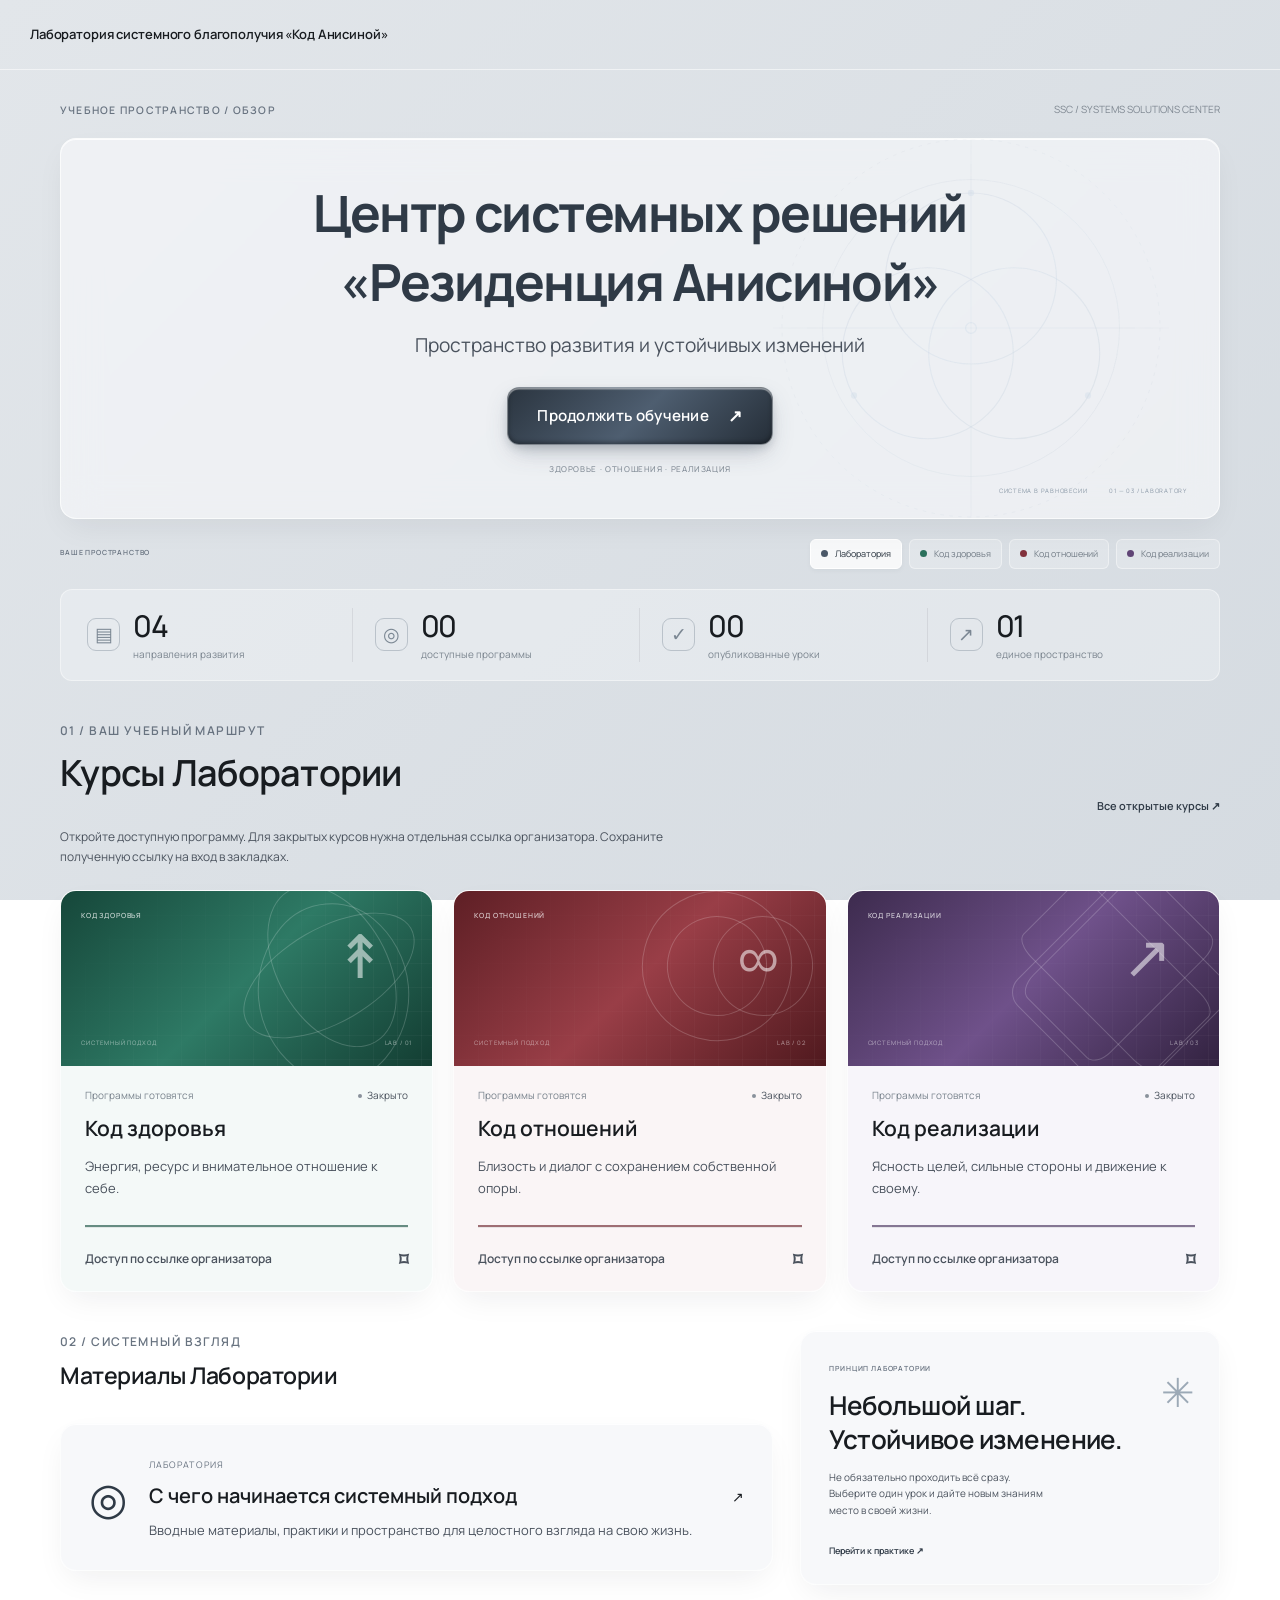
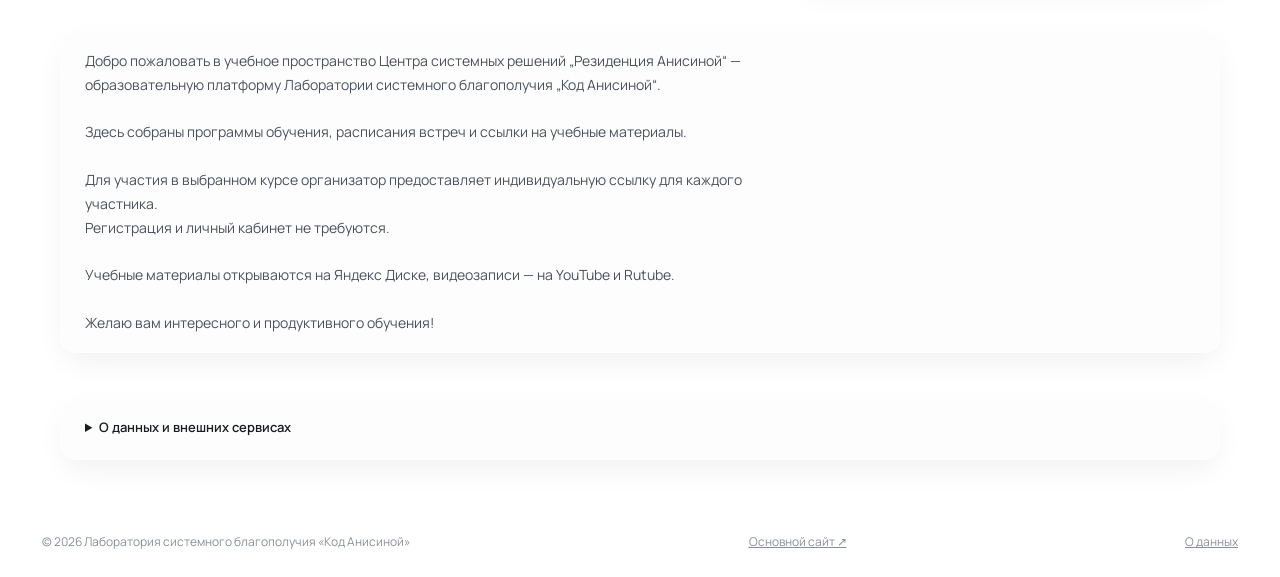
==== index.html @ 7e12d37a "Publish reviewed SSC release" ====
<!doctype html>
<html lang="ru">
<head>
  <meta charset="utf-8">
  <meta name="viewport" content="width=device-width,initial-scale=1">
  <meta name="robots" content="noindex,nofollow,noarchive">
  <meta name="referrer" content="no-referrer">
  <meta http-equiv="Content-Security-Policy" content="default-src &#x27;none&#x27;; style-src &#x27;self&#x27;; font-src &#x27;self&#x27;; script-src &#x27;self&#x27;; connect-src &#x27;none&#x27;; img-src &#x27;self&#x27;; frame-src &#x27;none&#x27;; object-src &#x27;none&#x27;; base-uri &#x27;none&#x27;; form-action &#x27;none&#x27;">
  <title>Главная · Лаборатория системного благополучия «Код Анисиной»</title>
  <link rel="stylesheet" href="assets/school.css">
  <link rel="stylesheet" href="assets/portal.css">
  <link rel="stylesheet" href="assets/dashboard.css">
  <script src="assets/timezones.js" defer></script>
  <script src="assets/portal.js" defer></script>
</head>
<body data-theme="lab" class="link-portal portal-home">
  <a class="skip-link" href="#main">К содержанию</a>
  <header class="topbar"><a class="topbar-title" href="index.html">Лаборатория системного благополучия «Код Анисиной»</a></header>
  <main id="main" class="portal-main">
    <div class="page-topline"><span class="index-tag">УЧЕБНОЕ ПРОСТРАНСТВО / ОБЗОР</span><span class="today">SSC / SYSTEMS SOLUTIONS CENTER</span></div>
    <section class="hero hero--residence glass-card-3d portal-residence" aria-label="Центр системных решений"><div class="hologram-wrap" aria-hidden="true">
<svg class="hero-hologram holo-lab" viewBox="0 0 500 500" fill="none" xmlns="http://www.w3.org/2000/svg">
<defs><linearGradient id="holo-lab" x1="0" y1="0" x2="500" y2="500" gradientUnits="userSpaceOnUse"><stop offset="0%" stop-color="var(--holo-color-1)"/><stop offset="50%" stop-color="var(--holo-color-2)"/><stop offset="100%" stop-color="var(--holo-color-1)"/></linearGradient></defs>
<circle cx="250" cy="250" r="210" stroke="url(#holo-lab)" stroke-width="1" stroke-dasharray="4 6"/><circle cx="250" cy="250" r="165" stroke="url(#holo-lab)" stroke-width=".75"/>
<circle cx="250" cy="195" r="95" stroke="url(#holo-lab)" stroke-width="1.25"/><circle cx="202" cy="278" r="95" stroke="url(#holo-lab)" stroke-width="1.25"/><circle cx="298" cy="278" r="95" stroke="url(#holo-lab)" stroke-width="1.25"/>
<line x1="250" y1="30" x2="250" y2="470" stroke="url(#holo-lab)" stroke-width=".75"/><line x1="30" y1="250" x2="470" y2="250" stroke="url(#holo-lab)" stroke-width=".75"/><circle cx="250" cy="250" r="6" stroke="url(#holo-lab)" stroke-width="1.5"/>
<circle cx="250" cy="100" r="3.5" fill="var(--holo-color-2)"/><circle cx="120" cy="325" r="3.5" fill="var(--holo-color-2)"/><circle cx="380" cy="325" r="3.5" fill="var(--holo-color-2)"/></svg>
<svg class="hero-hologram holo-health" viewBox="0 0 500 500" fill="none" xmlns="http://www.w3.org/2000/svg"><defs><linearGradient id="holo-health" x1="100" y1="40" x2="400" y2="460" gradientUnits="userSpaceOnUse"><stop offset="0%" stop-color="var(--holo-color-1)"/><stop offset="50%" stop-color="var(--holo-color-2)"/><stop offset="100%" stop-color="var(--holo-color-1)"/></linearGradient></defs><circle cx="250" cy="250" r="205" stroke="url(#holo-health)" stroke-width=".75" stroke-dasharray="3 5"/><path d="M180 60 C320 130 320 190 180 250 C40 310 40 370 180 440" stroke="url(#holo-health)" stroke-width="1.5" transform="translate(70,0)"/><path d="M320 60 C180 130 180 190 320 250 C460 310 460 370 320 440" stroke="url(#holo-health)" stroke-width="1.5"/><g stroke="url(#holo-health)"><path d="M215 95H285 M250 135H250 M195 175H305 M215 215H285 M215 285H285 M195 325H305 M215 405H285"/></g><g fill="var(--holo-color-2)"><circle cx="215" cy="95" r="3"/><circle cx="285" cy="95" r="3"/><circle cx="195" cy="175" r="3"/><circle cx="305" cy="175" r="3"/><circle cx="195" cy="325" r="3"/><circle cx="305" cy="325" r="3"/></g></svg>
<svg class="hero-hologram holo-family" viewBox="0 0 500 500" fill="none" xmlns="http://www.w3.org/2000/svg"><defs><linearGradient id="holo-family" x1="20" y1="20" x2="480" y2="480"><stop stop-color="var(--holo-color-1)"/><stop offset=".5" stop-color="var(--holo-color-2)"/><stop offset="1" stop-color="var(--holo-color-1)"/></linearGradient></defs><g stroke="url(#holo-family)"><circle cx="250" cy="250" r="205" stroke-dasharray="3 6"/><ellipse cx="250" cy="250" rx="175" ry="105" transform="rotate(-35 250 250)"/><ellipse cx="250" cy="250" rx="175" ry="105" transform="rotate(35 250 250)"/><path d="M250 385V280 M140 115V175H360V115 M250 175V280 M140 115H105V70 M140 115H175V70 M360 115H325V70 M360 115H395V70 M250 280H160V355 M250 280H340V355" stroke-width="1.5"/></g><g fill="var(--holo-color-2)"><circle cx="105" cy="70" r="6"/><circle cx="175" cy="70" r="6"/><circle cx="325" cy="70" r="6"/><circle cx="395" cy="70" r="6"/><circle cx="140" cy="115" r="7"/><circle cx="360" cy="115" r="7"/><circle cx="250" cy="280" r="10"/><circle cx="160" cy="355" r="7"/><circle cx="340" cy="355" r="7"/></g></svg>
<svg class="hero-hologram holo-realization" viewBox="0 0 500 500" fill="none" xmlns="http://www.w3.org/2000/svg"><defs><linearGradient id="holo-realization" x1="0" y1="0" x2="500" y2="500" gradientUnits="userSpaceOnUse"><stop stop-color="var(--holo-color-1)"/><stop offset=".5" stop-color="var(--holo-color-2)"/><stop offset="1" stop-color="var(--holo-color-1)"/></linearGradient></defs><g stroke="url(#holo-realization)"><circle cx="250" cy="250" r="205" stroke-dasharray="4 6"/><circle cx="250" cy="250" r="140"/><circle cx="250" cy="250" r="75"/><path d="M65 375L165 295L250 325L335 205L435 100 M250 45V455 M45 250H455 M105 105L395 395 M105 395L395 105"/><path d="M400 100H435V135" stroke-width="2"/></g><g fill="var(--holo-color-2)"><circle cx="165" cy="295" r="7"/><circle cx="250" cy="325" r="7"/><circle cx="335" cy="205" r="7"/><circle cx="435" cy="100" r="7"/></g></svg>
</div>
<div class="hero-copy"><h1 class="residence-title"><span class="residence-kicker">Центр системных решений</span><span class="residence-name">«Резиденция Анисиной»</span></h1><p class="residence-subtitle">Пространство развития и устойчивых изменений</p><a class="btn-3d-mineral" href="#courses">Продолжить обучение <span>↗</span></a><span class="hero-caption">ЗДОРОВЬЕ · ОТНОШЕНИЯ · РЕАЛИЗАЦИЯ</span></div><div class="holo-caption"><span>СИСТЕМА В РАВНОВЕСИИ</span><span>01 — 03 / LABORATORY</span></div></section>
    <div class="theme-strip"><span class="index-tag">ВАШЕ ПРОСТРАНСТВО</span><div class="theme-options" role="group" aria-label="Цветовая схема"><button type="button" class="theme-choice theme-lab selected" data-choose-theme="lab" aria-pressed="true"><i></i>Лаборатория</button><button type="button" class="theme-choice theme-health" data-choose-theme="health" aria-pressed="false"><i></i>Код здоровья</button><button type="button" class="theme-choice theme-family" data-choose-theme="family" aria-pressed="false"><i></i>Код отношений</button><button type="button" class="theme-choice theme-realization" data-choose-theme="realization" aria-pressed="false"><i></i>Код реализации</button></div></div><section class="metrics" aria-label="Пространство обучения"><div><span class="metric-icon">▤</span><strong>04</strong><span>направления развития</span></div><div><span class="metric-icon">◎</span><strong>00</strong><span>доступные программы</span></div><div><span class="metric-icon">✓</span><strong>00</strong><span>опубликованные уроки</span></div><div><span class="metric-icon">↗</span><strong>01</strong><span>единое пространство</span></div></section><div class="section-heading" id="courses"><div><span class="index-tag">01 / ВАШ УЧЕБНЫЙ МАРШРУТ</span><h2>Курсы Лаборатории</h2></div><a class="quiet-link" href="materials/">Все открытые курсы ↗</a></div><p class="portal-catalog-caption">Откройте доступную программу. Для закрытых курсов нужна отдельная ссылка организатора. Сохраните полученную ссылку на вход в закладках.</p><div class="course-grid"><article class="course-card glass-card-3d is-locked" data-theme="health"><div class="course-art art-health" aria-label="Закрыто: Код здоровья"><span class="art-grid"></span><span class="art-orbit orbit-one"></span><span class="art-orbit orbit-two"></span><span class="art-orbit orbit-three"></span><span class="index-tag art-index">Код здоровья</span><span class="art-symbol">↟</span><span class="art-bottom">СИСТЕМНЫЙ ПОДХОД <span>LAB / 01</span></span></div><div class="course-card-body"><div class="card-meta"><span>Программы готовятся</span><span class="status-dot">Закрыто</span></div><h3>Код здоровья</h3><p>Энергия, ресурс и внимательное отношение к себе.</p><div class="portal-card-rule" aria-hidden="true"></div><span class="course-open course-locked">Доступ по ссылке организатора <span aria-hidden="true">⌑</span></span></div></article><article class="course-card glass-card-3d is-locked" data-theme="family"><div class="course-art art-family" aria-label="Закрыто: Код отношений"><span class="art-grid"></span><span class="art-orbit orbit-one"></span><span class="art-orbit orbit-two"></span><span class="art-orbit orbit-three"></span><span class="index-tag art-index">Код отношений</span><span class="art-symbol">∞</span><span class="art-bottom">СИСТЕМНЫЙ ПОДХОД <span>LAB / 02</span></span></div><div class="course-card-body"><div class="card-meta"><span>Программы готовятся</span><span class="status-dot">Закрыто</span></div><h3>Код отношений</h3><p>Близость и диалог с сохранением собственной опоры.</p><div class="portal-card-rule" aria-hidden="true"></div><span class="course-open course-locked">Доступ по ссылке организатора <span aria-hidden="true">⌑</span></span></div></article><article class="course-card glass-card-3d is-locked" data-theme="realization"><div class="course-art art-realization" aria-label="Закрыто: Код реализации"><span class="art-grid"></span><span class="art-orbit orbit-one"></span><span class="art-orbit orbit-two"></span><span class="art-orbit orbit-three"></span><span class="index-tag art-index">Код реализации</span><span class="art-symbol">↗</span><span class="art-bottom">СИСТЕМНЫЙ ПОДХОД <span>LAB / 03</span></span></div><div class="course-card-body"><div class="card-meta"><span>Программы готовятся</span><span class="status-dot">Закрыто</span></div><h3>Код реализации</h3><p>Ясность целей, сильные стороны и движение к своему.</p><div class="portal-card-rule" aria-hidden="true"></div><span class="course-open course-locked">Доступ по ссылке организатора <span aria-hidden="true">⌑</span></span></div></article></div><div class="lower-grid"><section><div class="section-heading"><div><span class="index-tag">02 / СИСТЕМНЫЙ ВЗГЛЯД</span><h2>Материалы Лаборатории</h2></div></div><a class="glass-card-3d portal-lab-link" href="directions/lab/"><span class="portal-lab-symbol">◎</span><span><small>ЛАБОРАТОРИЯ</small><h3>С чего начинается системный подход</h3><p>Вводные материалы, практики и пространство для целостного взгляда на свою жизнь.</p></span><span>↗</span></a></section><aside class="note-card glass-card-3d"><span class="index-tag">ПРИНЦИП ЛАБОРАТОРИИ</span><span class="note-symbol">✳</span><h3>Небольшой шаг.<br>Устойчивое изменение.</h3><p>Не обязательно проходить всё сразу. Выберите один урок и дайте новым знаниям место в своей жизни.</p><a class="quiet-link" href="materials/">Перейти к практике ↗</a></aside></div>
    <section class="glass-card-3d portal-data visitor-welcome"><p>Добро пожаловать в учебное пространство Центра системных решений „Резиденция Анисиной“ — образовательную платформу Лаборатории системного благополучия „Код Анисиной“.

Здесь собраны программы обучения, расписания встреч и ссылки на учебные материалы.

Для участия в выбранном курсе организатор предоставляет индивидуальную ссылку для каждого участника. 
Регистрация и личный кабинет не требуются.

Учебные материалы открываются на Яндекс Диске, видеозаписи — на YouTube и Rutube.

Желаю вам интересного и продуктивного обучения!</p></section>
    <details id="data" class="glass-card-3d portal-data">
      <summary>О данных и внешних сервисах</summary><p>Видеозаписи и учебные материалы могут размещаться на внешних сервисах и открываются по соответствующим ссылкам.

Перед использованием внешних сервисов рекомендуем ознакомиться с их условиями и политиками обработки персональных данных.</p>
      <p>Ссылки на видео, материалы и встречи открывают внешние сервисы. Они обрабатывают данные по своим условиям.</p>
    </details>
  </main>
  <footer class="footer"><span>© 2026 Лаборатория системного благополучия «Код Анисиной»</span><a href="https://anisinalab.ru/" rel="noopener noreferrer">Основной сайт ↗</a><a href="#data">О данных</a></footer>
</body>
</html>
---- assets/school.css ----
@font-face{font-family:Manrope;src:url('fonts/Manrope.ttf') format('truetype');font-style:normal;font-weight:200 800;font-display:swap}
:root{--text-primary:#181c20;--text-secondary:#4a525d;--text-eyebrow:#687380;--border-glass:rgba(255,255,255,.68);--border-subtle:rgba(24,28,32,.08);--sidebar-width:248px}
[data-theme="lab"]{--bg-page:linear-gradient(135deg,#e2e6ea 0%,#d5dbe1 100%);--bg-card:rgba(244,246,249,.72);--accent-primary:#2f3a46;--accent-gradient:linear-gradient(135deg,#2b3540 0%,#4e5e70 50%,#252e38 100%);--accent-glow:rgba(58,74,92,.35);--holo-color-1:rgba(74,90,108,.28);--holo-color-2:rgba(140,175,210,.35)}
[data-theme="health"]{--bg-page:linear-gradient(135deg,#dce6e3 0%,#cedcd8 100%);--bg-card:rgba(240,247,245,.72);--accent-primary:#1b5243;--accent-gradient:linear-gradient(135deg,#16473a 0%,#2e7a65 50%,#133d32 100%);--accent-glow:rgba(27,82,67,.35);--holo-color-1:rgba(27,82,67,.28);--holo-color-2:rgba(95,195,165,.35)}
[data-theme="family"]{--bg-page:linear-gradient(135deg,#e8dfe2 0%,#ddd0d4 100%);--bg-card:rgba(248,241,243,.72);--accent-primary:#6e272e;--accent-gradient:linear-gradient(135deg,#5e1f25 0%,#993e47 50%,#4f191e 100%);--accent-glow:rgba(110,39,46,.35);--holo-color-1:rgba(110,39,46,.26);--holo-color-2:rgba(210,130,145,.35)}
[data-theme="realization"]{--bg-page:linear-gradient(135deg,#e2dfe9 0%,#d5d0e0 100%);--bg-card:rgba(244,241,249,.72);--accent-primary:#49345c;--accent-gradient:linear-gradient(135deg,#3d2b4e 0%,#6f518a 50%,#322240 100%);--accent-glow:rgba(73,52,92,.35);--holo-color-1:rgba(73,52,92,.28);--holo-color-2:rgba(165,130,210,.38)}
*{box-sizing:border-box}html{scroll-behavior:smooth}body{margin:0;min-width:320px;background:var(--bg-page);background-attachment:fixed;color:var(--text-primary);font-family:Manrope,Arial,sans-serif;font-size:14px;line-height:1.55;-webkit-font-smoothing:antialiased}a{color:inherit;text-decoration:none}button,input,select,textarea{font:inherit}button,a,input,select,textarea{-webkit-tap-highlight-color:transparent}button{cursor:pointer}button:disabled{cursor:not-allowed}a:focus-visible,button:focus-visible,input:focus-visible,select:focus-visible,textarea:focus-visible{outline:3px solid var(--accent-primary);outline-offset:4px}button{color:inherit}h1,h2,h3,p{margin:0}h1{font-size:clamp(2.25rem,4vw,3.75rem);font-weight:700;line-height:1.08;letter-spacing:-.03em}h2{font-size:clamp(1.5rem,2.5vw,2.25rem);font-weight:600;letter-spacing:-.02em;line-height:1.2}h3{font-weight:600;font-size:1.06rem;line-height:1.4}p{color:var(--text-secondary);line-height:1.65}small{font-size:.76rem}hr{height:1px;border:0;background:var(--border-subtle);margin:24px 0}[hidden]{display:none!important}.skip-link{position:fixed;top:-100px;left:20px;background:white;padding:12px;z-index:100}.skip-link:focus{top:12px}
.app-shell{display:flex;min-height:100vh}.sidebar{position:fixed;inset:0 auto 0 0;width:var(--sidebar-width);padding:29px 19px 18px;background:rgba(248,249,250,.74);backdrop-filter:blur(24px);border-right:1px solid rgba(255,255,255,.8);display:flex;flex-direction:column;z-index:30}.brand{display:flex;align-items:center;gap:11px;min-height:44px;font-size:11px;font-weight:800;letter-spacing:.065em}.brand small{display:block;font-size:6.4px;letter-spacing:.065em;margin-top:3px}.brand-mark{position:relative;flex:none;width:36px;height:40px}.brand-mark i{position:absolute;border:1px solid #617080;border-radius:50%;width:25px;height:25px;left:6px;top:1px}.brand-mark i:nth-child(2){left:0;top:12px}.brand-mark i:nth-child(3){left:12px;top:12px}.sidebar-label{font-size:8px;font-weight:700;letter-spacing:.13em;color:#8b929a;margin:49px 10px 16px}.nav-item{display:flex;align-items:center;gap:13px;padding:12px 14px;margin-bottom:5px;border-radius:9px;color:#69727d;font-size:12px;font-weight:600;transition:background .2s,color .2s}.nav-item>span:first-child{font-size:20px;font-weight:400;width:21px;text-align:center;line-height:1}.nav-item.is-active{background:var(--accent-gradient);box-shadow:0 6px 14px -5px var(--accent-glow),inset 0 1px 0 rgba(255,255,255,.35);color:#fff}.nav-item:hover:not(.is-active){background:rgba(255,255,255,.65);color:var(--accent-primary)}.nav-arrow{margin-left:auto;font-size:16px}.sidebar-divider{border-top:1px solid var(--border-subtle);margin:22px 12px 16px}.sidebar-bottom{margin:auto 10px 25px;padding-top:45px}.sidebar-bottom .index-tag{font-size:7px;letter-spacing:.12em}.sidebar-bottom p{font-size:12px;margin:12px 0 18px;line-height:1.65}.system-status{font-size:9px;color:#79828b;display:flex;align-items:center;gap:6px}.system-status i{width:5px;height:5px;background:#578373;border-radius:50%}.profile-card{display:flex;align-items:center;gap:10px;padding:15px 4px 0;border-top:1px solid var(--border-subtle);font-size:11px;font-weight:700}.avatar{display:inline-flex;align-items:center;justify-content:center;background:linear-gradient(130deg,#d4dce2,#eff1f3);border:1px solid white;width:34px;height:34px;border-radius:50%;font-size:15px;color:#516071;flex:none}.avatar.large{width:70px;height:70px;font-size:26px;margin-bottom:15px}.profile-card small{display:block;font-size:8px;font-weight:500;color:#89919a;margin-top:3px}.profile-dots{margin-left:auto;font-size:20px;color:#929ba3}.workspace{margin-left:var(--sidebar-width);width:calc(100% - var(--sidebar-width))}.workspace-public{margin-left:0;width:100%}.topbar{height:76px;border-bottom:1px solid rgba(255,255,255,.55);display:flex;align-items:center;justify-content:space-between;gap:12px;padding:0 42px;font-size:10px}.topbar-title{display:flex;align-items:center;gap:14px;font-weight:600}.topbar-title>span:last-child{color:#7c858e;font-weight:400}.topbar-slash{color:#a3aab2}.topbar-actions{display:flex;align-items:center;gap:17px}.topbar-actions form{margin:0}.text-button{border:0;background:none;padding:4px;color:#69727d;font-size:10px}.icon-button{background:transparent;border:1px solid rgba(24,28,32,.12);height:30px;min-width:30px;display:inline-flex;align-items:center;justify-content:center;border-radius:50%;font-size:18px}.demo-pill{font-size:7px;letter-spacing:.09em;border:1px solid #aeb8c1;border-radius:20px;padding:5px 8px;color:#6b7784}.mobile-menu{display:none}main{padding:32px 42px 42px;max-width:1600px;margin:auto;min-height:calc(100vh - 146px)}.page-topline{display:flex;justify-content:space-between;margin-bottom:20px}.index-tag,.eyebrow{font-size:.65rem;font-weight:600;letter-spacing:.12em;text-transform:uppercase;color:var(--text-eyebrow)}.today{font-size:10px;color:#7e8791}.glass-card-3d{background:var(--bg-card);backdrop-filter:blur(18px);-webkit-backdrop-filter:blur(18px);border-radius:16px;border:1px solid var(--border-glass);box-shadow:0 12px 32px -8px rgba(24,28,32,.08),inset 0 1px 0 rgba(255,255,255,.85);transition:transform .3s ease,box-shadow .3s ease}.hero{position:relative;padding:45px 42px;overflow:hidden;min-height:355px}.hero:hover{transform:none}.hero-copy{position:relative;z-index:2;max-width:650px}.eyebrow{display:flex;align-items:center;gap:9px;font-size:8px;margin-bottom:20px}.tiny-rule{width:24px;height:1px;background:var(--accent-primary)}.hero h1{font-size:clamp(2.25rem,3.6vw,3.4rem);max-width:640px}.hero h1 span{color:var(--accent-primary)}.hero p{font-size:13px;line-height:1.75;margin:19px 0 24px;max-width:49ch}.hero-caption{display:inline-block;font-size:7px;font-weight:500;letter-spacing:.13em;margin-left:16px;color:#86909a}.btn-3d-mineral{position:relative;display:inline-flex;align-items:center;justify-content:center;gap:.65rem;padding:.95rem 1.85rem;border-radius:12px;font-family:Manrope,Arial,sans-serif;font-weight:600;font-size:.85rem;letter-spacing:.02em;color:#fff;background:var(--accent-gradient);border:1px solid rgba(255,255,255,.38);box-shadow:0 10px 24px -6px var(--accent-glow),0 4px 10px -2px rgba(18,22,26,.18),inset 0 1.5px 1px rgba(255,255,255,.48),inset 0 -2px 4px rgba(0,0,0,.35);transition:transform .25s cubic-bezier(.22,1,.36,1),box-shadow .25s ease;overflow:hidden;cursor:pointer;text-decoration:none}.btn-3d-mineral::before{content:'';position:absolute;inset:0;background:linear-gradient(115deg,transparent 20%,rgba(255,255,255,.24) 45%,rgba(190,235,255,.32) 50%,rgba(255,255,255,.2) 55%,transparent 80%);transform:translateX(-100%);transition:transform .65s ease;pointer-events:none}.btn-3d-mineral:hover{transform:translateY(-2px);box-shadow:0 14px 30px -6px var(--accent-glow),0 6px 14px -2px rgba(18,22,26,.22),inset 0 1.5px 1.5px rgba(255,255,255,.65),inset 0 -2px 4px rgba(0,0,0,.3)}.btn-3d-mineral:hover::before{transform:translateX(100%)}.btn-3d-mineral:active{transform:translateY(1px)}.btn-3d-mineral span{font-size:17px;margin-left:9px}.hologram-wrap{position:absolute;inset:0;pointer-events:none}.hero-hologram{position:absolute;right:1%;top:50%;transform:translateY(-50%);width:clamp(320px,37vw,510px);height:auto;pointer-events:none;z-index:0;opacity:.75;mask-image:radial-gradient(circle at center,black 45%,transparent 78%);display:none}.holo-caption{position:absolute;right:32px;bottom:21px;display:flex;gap:22px;font-size:6px;letter-spacing:.13em;color:#8896a5}[data-theme="lab"] .holo-lab,[data-theme="health"] .holo-health,[data-theme="family"] .holo-family,[data-theme="realization"] .holo-realization{display:block}.theme-strip{display:flex;align-items:center;justify-content:space-between;gap:15px;margin:22px 0 25px}.theme-strip>.index-tag{font-size:7px}.theme-options{display:flex;gap:7px;flex-wrap:wrap}.theme-choice{background:rgba(255,255,255,.22);border:1px solid rgba(255,255,255,.4);border-radius:6px;padding:7px 10px;display:flex;align-items:center;gap:7px;color:#737d87;font-size:9px}.theme-choice.selected{background:rgba(255,255,255,.8);border-color:#fff;color:#29343f;box-shadow:0 2px 5px #26303b0a}.theme-choice i{width:7px;height:7px;background:#4a5868;border-radius:50%}.theme-health i{background:#2b705c}.theme-family i{background:#81313c}.theme-realization i{background:#604576}.metrics{display:grid;grid-template-columns:repeat(4,1fr);border:1px solid #ffffff70;border-radius:12px;background:#f5f7f94d;padding:18px 4px;margin-bottom:36px}.metrics>div{display:grid;grid-template-columns:34px auto;grid-template-rows:auto auto;padding:0 22px;border-right:1px solid var(--border-subtle);align-items:center;column-gap:12px}.metrics>div:last-child{border-right:0}.metric-icon{display:inline-flex;align-items:center;justify-content:center;width:33px;height:33px;border:1px solid #bac2ca;border-radius:9px;color:#7b8793;font-size:19px;grid-row:span 2}.metrics strong{font-size:25px;font-weight:500;letter-spacing:-.04em;line-height:1.2}.metrics>div>span:last-child{font-size:8px;color:#7b858f;margin-top:3px}.section-heading{display:flex;justify-content:space-between;align-items:end;gap:14px;margin:0 0 20px}.section-heading .index-tag{font-size:7px}.section-heading h2{font-size:25px;margin-top:7px}.quiet-link{display:inline-flex;align-items:center;gap:15px;font-size:11px;font-weight:600;color:var(--accent-primary)}.quiet-link:hover{text-decoration:underline}.course-grid{display:grid;grid-template-columns:repeat(3,minmax(0,1fr));gap:20px}.course-card{overflow:hidden;min-width:0}.course-card:hover{transform:translateY(-4px);box-shadow:0 20px 40px -10px #181c2020,inset 0 1px 0 #ffffffd9}.course-art{height:157px;position:relative;display:block;overflow:hidden;background:var(--accent-gradient);color:#fff}.art-grid{position:absolute;inset:0;background-image:linear-gradient(#ffffff09 1px,transparent 1px),linear-gradient(90deg,#ffffff09 1px,transparent 1px);background-size:24px 24px;mask-image:linear-gradient(130deg,transparent,#000)}.art-orbit{position:absolute;width:165px;height:165px;border:1px solid #ffffff30;border-radius:50%;top:19px;right:16px;transform:rotate(-30deg)}.orbit-two{width:110px;height:175px;top:-12px;right:45px}.orbit-three{width:190px;height:95px;top:37px;right:8px}.art-health .orbit-one{border-radius:40% 60% 40% 60%;transform:rotate(40deg)}.art-family .orbit-one{right:59px;width:100px;height:100px;top:25px}.art-family .orbit-two{right:13px;width:100px;height:100px;top:25px}.art-family .orbit-three{width:150px;height:150px;right:34px;top:0}.art-realization .art-orbit{border-radius:12%;transform:rotate(45deg)}.art-index{position:absolute;top:20px;left:20px;color:#ffffffb5;font-size:7px;z-index:1}.art-symbol{position:absolute;right:47px;top:34px;font-size:60px;line-height:1;font-weight:300;color:#ffffff8c}.art-bottom{position:absolute;bottom:17px;left:20px;right:20px;display:flex;justify-content:space-between;letter-spacing:.14em;font-size:6px;color:#ffffff8c}.course-card-body{padding:19px 20px 0}.card-meta{display:flex;align-items:center;justify-content:space-between;font-size:8px;color:#79838d;margin-bottom:10px}.status-dot{display:inline-flex;align-items:center;gap:5px}.status-dot:before{content:'';width:4px;height:4px;border-radius:50%;background:#56836b}.course-card h3{font-size:16px;min-height:43px}.course-card p{font-size:10px;line-height:1.6;min-height:33px;margin:8px 0 18px}.progress-info{display:flex;align-items:center;justify-content:space-between;font-size:8px;color:#89919a}.progress-info strong{font-weight:600;color:var(--accent-primary)}progress{display:block;width:100%;height:3px;margin:8px 0 19px;border:0;border-radius:10px;overflow:hidden;background:#d8dde2;color:var(--accent-primary);accent-color:var(--accent-primary)}progress::-webkit-progress-bar{background:#d8dde2;border-radius:10px}progress::-webkit-progress-value{background:var(--accent-primary);border-radius:10px}progress::-moz-progress-bar{background:var(--accent-primary)}.course-open{border-top:1px solid var(--border-subtle);display:flex;align-items:center;justify-content:space-between;padding:15px 0;font-size:10px;font-weight:600;color:var(--accent-primary)}.course-open span{font-size:18px}.lower-grid{display:grid;grid-template-columns:1.7fr 1fr;gap:27px;margin-top:38px}.lower-grid .section-heading h2{font-size:23px}.event-row{display:flex;align-items:center;gap:17px;padding:18px 21px;margin-bottom:12px}.event-date{display:inline-flex;flex-direction:column;align-items:center;justify-content:center;flex:none;width:53px;height:61px;background:#ffffff70;border:1px solid #fff;border-radius:10px;text-transform:uppercase;font-size:8px;line-height:1.25;color:#7d8792}.event-date strong{font-size:25px;color:var(--accent-primary);font-weight:500;letter-spacing:-.04em;margin-bottom:4px}.event-row small{font-size:7px;letter-spacing:.1em;text-transform:uppercase;color:#858f98}.event-row h3{font-size:12px;margin:4px 0}.muted{color:#7b858f}.event-row .muted{font-size:9px}.round-arrow{display:inline-flex;align-items:center;justify-content:center;flex:none;border:1px solid #adb6bf;border-radius:50%;height:29px;width:29px;font-size:17px;color:var(--accent-primary);margin-left:auto}.note-card{padding:24px 28px;position:relative;align-self:end;min-height:220px}.note-card .index-tag{font-size:7px}.note-card h3{font-size:19px;line-height:1.4;margin:22px 0 10px;letter-spacing:-.02em}.note-card p{font-size:10px;margin-bottom:20px;max-width:37ch}.note-card .quiet-link{font-size:9px}.note-symbol{position:absolute;right:24px;top:30px;font-size:40px;color:#9ca9b6}.footer{display:flex;align-items:center;justify-content:space-between;flex-wrap:wrap;gap:15px;padding:22px 42px 25px;border-top:1px solid #ffffff66;font-size:7px;color:#87909a}.footer a{text-decoration:underline}.page-heading{margin:5px 0 34px}.page-heading h1{margin-top:15px;font-size:clamp(2rem,3.5vw,3.2rem)}.page-heading p{font-size:14px;margin-top:15px;max-width:60ch}.page-heading.compact{margin:15px 0 27px}.page-heading.compact h1{font-size:clamp(1.7rem,3vw,2.55rem);max-width:25ch}.filter-row{display:flex;flex-wrap:wrap;gap:9px;margin-bottom:28px}.filter-button{padding:9px 14px;border:1px solid #fff7;border-radius:8px;background:#ffffff40;color:#697580;font-size:11px}.filter-button.selected{background:var(--accent-primary);color:#fff;border-color:var(--accent-primary)}.empty-state{padding:35px;grid-column:1/-1}.empty-state h2{font-size:22px}.empty-state h1{font-size:34px;margin:20px 0}.empty-state p{margin:12px 0 20px}.breadcrumbs{display:flex;align-items:center;gap:10px;flex-wrap:wrap;color:#788390;font-size:10px;margin-bottom:20px}.breadcrumbs a:hover{text-decoration:underline}.course-hero{min-height:260px;padding:36px 40px}.course-hero h1{font-size:clamp(2rem,3.5vw,3.2rem);margin-top:18px;max-width:600px}.pill{display:inline-flex;align-items:center;padding:5px 10px;border:1px solid #c5cdd3;border-radius:5px;font-size:9px;color:#687481;white-space:nowrap}.hero .pill{margin-right:6px}.course-layout{display:grid;grid-template-columns:minmax(0,1fr) 275px;gap:28px;margin-top:38px}.course-side{padding:25px;align-self:start;position:sticky;top:25px}.course-side p{font-size:11px;margin:12px 0}.course-side h3{font-size:16px}.course-side .btn-3d-mineral{font-size:10px;width:100%;padding:12px 7px;margin-top:14px}.big-percent{font-size:58px;font-weight:500;letter-spacing:-.06em;color:var(--accent-primary);line-height:1.5}.big-percent span{font-size:27px}.module-section{margin:27px 0}.module-heading{display:flex;align-items:center;gap:13px;margin-bottom:13px}.module-heading>span:first-child{font-size:20px;color:#88949f}.module-heading h3{font-size:16px}.module-heading p{font-size:10px;margin-top:2px}.module-heading>.muted{margin-left:auto;font-size:9px;white-space:nowrap}.lesson-row{display:flex;align-items:center;gap:16px;padding:19px 20px;margin:10px 0}.lesson-number{width:29px;height:29px;display:flex;align-items:center;justify-content:center;border:1px solid #c0c9d1;border-radius:8px;color:var(--accent-primary);font-size:12px;flex:none}.lesson-row h3{font-size:13px}.lesson-row p{font-size:10px;margin:4px 0}.lesson-row small{font-size:8px;color:#89939b}.lesson-row.is-locked{background:#dde2e559;border-color:#eff1f26e;box-shadow:none}.lesson-row.is-locked h3{color:#7f8a93}.lesson-layout{display:grid;grid-template-columns:minmax(0,1fr) 255px;gap:28px}.lesson-layout>article{min-width:0}.lesson-sidebar{padding:24px 19px;align-self:start;position:sticky;top:20px;margin-top:15px}.lesson-sidebar h3{font-size:14px;margin:12px 0 22px}.mini-lesson{display:flex;gap:10px;padding:12px 8px;border-bottom:1px solid var(--border-subtle);font-size:10px;line-height:1.55}.mini-lesson>span:first-child{color:#8b96a1;min-width:18px}.mini-lesson.current{background:#ffffffa1;border-radius:6px;font-weight:700}.lesson-sidebar>.quiet-link{margin:22px 8px 0;font-size:10px}.video-section{overflow:hidden}.video-stage{aspect-ratio:16/9;width:100%;background:var(--accent-gradient);position:relative;overflow:hidden}.video-stage iframe{width:100%;height:100%;border:0}.video-poster{position:relative;width:100%;height:100%;padding:30px;display:flex;align-items:flex-start;flex-direction:column;justify-content:center;color:#fff;isolation:isolate}.video-poster .index-tag{color:#fff9;font-size:8px}.video-poster h2{font-size:clamp(1.4rem,2.7vw,2.2rem);max-width:24ch;margin:17px 0 13px;z-index:1}.video-poster p{color:#dbe1e6;font-size:11px;max-width:48ch;z-index:1}.poster-orbits{position:absolute;font-size:330px;line-height:1;right:-40px;top:-70px;color:#ffffff14;z-index:-1}.video-poster .button-row{margin-top:20px}.video-poster .btn-3d-mineral,.video-poster .secondary-button{font-size:10px;padding:11px 14px}.video-poster .secondary-button{background:#fff;color:#343d47}.video-notice{font-size:9px;padding:12px 20px;line-height:1.7}.video-notice a{text-decoration:underline;margin-left:9px}.lesson-text{margin:32px 0}.lesson-text h2{font-size:23px;margin:8px 0 16px}.prose p{max-width:65ch;font-size:14px;line-height:1.8;margin:14px 0}.material-row{display:flex;align-items:center;gap:13px;padding:16px 19px;margin-bottom:10px}.material-row strong{font-size:12px;font-weight:600}.material-row small{display:block;font-size:8px;color:#87939c;margin-top:4px}.file-badge{font-size:9px;border:1px solid #b1bbc4;padding:8px 6px;border-radius:5px;color:var(--accent-primary);min-width:37px;text-align:center}.assignment-box{padding:28px;margin:30px 0}.assignment-box h2{font-size:23px;margin-top:10px}.feedback{background:#ffffff7d;border-left:2px solid var(--accent-primary);padding:15px 20px;margin:20px 0;font-size:13px}.feedback p{margin-top:8px}.lesson-bottom{display:flex;justify-content:space-between;gap:15px;align-items:center;flex-wrap:wrap;margin:28px 0}.secondary-button{display:inline-flex;align-items:center;justify-content:center;gap:8px;background:rgba(255,255,255,.5);padding:11px 17px;border-radius:8px;border:1px solid #fff;font-size:11px;font-weight:600;color:var(--accent-primary);transition:background .2s}.secondary-button:hover{background:white}.assignment-list{display:grid;gap:14px}.assignment-row{display:flex;align-items:center;gap:22px;padding:24px;margin-bottom:12px}.assignment-row>span:nth-child(2){flex:1}.assignment-index{font-size:25px;color:#929da8;font-weight:400}.assignment-row h3{font-size:15px;margin:7px 0}.assignment-row p{font-size:11px;max-width:60ch}.status-accepted{color:#286b52;background:#e4eee9}.status-revision{color:#895c29;background:#f0eadf}.status-submitted{color:#5b557e;background:#e8e6f0}.status-new{color:#64707a;background:#f4f5f6}.meeting-grid{display:grid;grid-template-columns:repeat(2,minmax(0,1fr));gap:22px}.meeting-card{padding:27px}.meeting-card-top{display:flex;justify-content:space-between;align-items:flex-start;margin-bottom:24px}.meeting-card h2{font-size:25px;margin:12px 0}.meeting-card p{font-size:12px;margin-bottom:15px}.meeting-time{font-size:12px;color:#75818c;margin:20px 0}.meeting-card>.quiet-link{display:flex;margin-top:19px;font-size:10px}.info-note{display:flex;gap:15px;padding:25px 0;align-items:center}.info-note>span{font-size:30px;color:#7c8a97}.info-note p{font-size:11px;max-width:90ch}.profile-layout{display:grid;grid-template-columns:minmax(0,1.4fr) 1fr;gap:28px}.editor-card{padding:30px;margin-bottom:25px;max-width:1000px}.editor-card h2{font-size:24px;margin-bottom:15px}.editor-card>p{margin:8px 0 20px}.editor-card label,.assignment-box label,.login-card label{display:block;font-size:12px;font-weight:600;margin-bottom:7px}.editor-card form>p,.assignment-box form>p,.login-card form>p{margin:17px 0}input:not([type="checkbox"]):not([type="hidden"]),select,textarea{display:block;width:100%;padding:12px 14px;border:1px solid #bfc8d0;border-radius:8px;background:rgba(255,255,255,.64);color:var(--text-primary);font-size:13px;line-height:1.5}textarea{resize:vertical;min-height:100px}input[type="checkbox"]{accent-color:var(--accent-primary);width:17px;height:17px}.helptext{display:block;font-size:10px;color:#7d8790;margin-top:6px}.errorlist{color:#943844;font-size:12px;list-style:none;padding:10px 0}.button-row{display:flex;gap:12px;align-items:center;flex-wrap:wrap}.form-note{font-size:10px!important;color:#82909a;line-height:1.8;margin-top:16px!important}.material-form{border:1px solid #c3cdd4;border-radius:10px;padding:18px;margin:15px 0}.material-form p{margin:12px 0}.staff-actions{display:flex;align-items:center;gap:12px;flex-wrap:wrap;margin-bottom:28px}.staff-metrics{grid-template-columns:repeat(3,1fr)}.staff-metrics>div{display:flex;gap:12px}.staff-metrics>div>span:last-child{font-size:11px}.staff-course-grid{display:grid;grid-template-columns:repeat(3,minmax(0,1fr));gap:18px;margin-bottom:35px}.staff-course{padding:23px}.staff-course h3{font-size:18px;margin:13px 0 10px}.staff-course p{font-size:11px;margin-bottom:20px}.staff-course .quiet-link{display:flex;margin-top:15px;font-size:10px}.table-wrap{overflow-x:auto;margin-bottom:35px}table{width:100%;border-collapse:collapse;text-align:left;font-size:11px}th,td{padding:14px 18px;border-bottom:1px solid var(--border-subtle)}th{font-size:9px;text-transform:uppercase;letter-spacing:.07em;color:#78838e;font-weight:600}td a{color:var(--accent-primary);font-weight:600;white-space:nowrap}.editor-lesson{display:flex;justify-content:space-between;gap:15px;padding:15px 0;border-top:1px solid var(--border-subtle);font-size:12px}.editor-lesson>span:last-child{font-size:10px;white-space:nowrap}.flash{padding:13px 19px;background:#edf4ef;border:1px solid #c3d7cb;border-radius:9px;margin-bottom:20px;font-size:12px}.flash.error{background:#f4e8e8}.full-width{width:100%}.login-layout{display:grid;grid-template-columns:1.3fr 1fr;max-width:1120px;min-height:650px;align-items:center;gap:70px;margin:30px auto}.login-intro{position:relative;isolation:isolate;padding:35px 0}.login-intro h1{font-size:clamp(2.5rem,4.7vw,4.7rem);margin:30px 0;position:relative;z-index:1}.login-intro>p{font-size:17px;line-height:1.8}.accent-point{color:#7c98b6}.login-directions{display:flex;flex-wrap:wrap;gap:17px;font-size:8px;color:#6b7d8d;margin-top:35px;letter-spacing:.08em}.login-intro .hologram-wrap{z-index:-1;opacity:.7}.login-intro .hero-hologram{right:-80px;top:30%;width:450px}.login-card{padding:35px;position:relative;z-index:1}.login-card h2{margin-top:15px;font-size:30px}.login-card>p{font-size:12px;margin-top:10px}.login-card .btn-3d-mineral{margin-top:12px}.demo-entry{border-top:1px solid var(--border-subtle);margin-top:25px;padding-top:22px}.demo-entry p{font-size:10px;margin:10px 0 16px}.demo-entry .text-button{padding:15px 0 0}.login-card .errorlist{background:#f7e8e866;padding:10px;border-radius:7px;font-size:11px}
@media(min-width:1500px){.hero h1{font-size:60px}.hero{padding:48px;min-height:390px}.course-art{height:185px}.hero p{font-size:15px}.hero-hologram{width:560px;right:4%}.course-card h3{font-size:19px}.course-card p{font-size:12px}.course-card-body{padding:22px 25px 0}}
@media(max-width:1200px){:root{--sidebar-width:215px}.sidebar{padding-left:13px;padding-right:13px}.brand{font-size:9px}.brand small{font-size:5.3px}.topbar{padding:0 28px}main{padding:25px 28px 35px}.hero{padding:35px 29px;min-height:330px}.hero h1{font-size:42px}.hero-hologram{right:-50px;width:380px;opacity:.52}.hero-caption{display:block;margin:17px 0 0}.holo-caption{font-size:5px}.theme-strip{align-items:flex-start;flex-direction:column;gap:9px}.metrics>div{padding:0 14px;column-gap:8px}.metrics>div>span:last-child{font-size:7px}.course-grid{gap:14px}.course-card-body{padding:16px 15px 0}.course-card h3{font-size:15px}.course-art{height:135px}.lower-grid{gap:18px}.course-layout{grid-template-columns:minmax(0,1fr) 230px;gap:20px}.lesson-layout{grid-template-columns:minmax(0,1fr) 220px;gap:20px}.video-poster h2{font-size:24px}.video-poster{padding:22px}.video-poster .button-row{margin-top:12px}.video-poster .btn-3d-mineral,.video-poster .secondary-button{padding:9px;font-size:9px}.footer{padding-left:28px;padding-right:28px}.topbar-title{gap:8px;font-size:9px}.demo-pill{font-size:6px}.login-layout{gap:35px}.login-card{padding:28px}}
@media(max-width:980px){:root{--sidebar-width:190px}.sidebar{padding:24px 10px 15px}.brand{font-size:8px;gap:5px}.brand small{font-size:4.8px}.brand-mark{transform:scale(.85);transform-origin:left center;width:32px}.nav-item{font-size:11px;padding:11px 10px;gap:9px}.sidebar-label{font-size:6.5px}.topbar-title>span:last-child,.topbar-slash{display:none}.hero h1{font-size:38px}.hero p{font-size:12px}.course-grid{grid-template-columns:repeat(2,minmax(0,1fr))}.lower-grid{grid-template-columns:1fr}.note-card{min-height:190px}.metrics{grid-template-columns:repeat(2,1fr);row-gap:20px}.metrics>div:nth-child(2){border-right:0}.metrics>div>span:last-child{font-size:8px}.hero-hologram{right:-100px;opacity:.35}.course-layout{grid-template-columns:1fr}.course-side{position:static}.lesson-layout{grid-template-columns:1fr}.lesson-sidebar{position:static;order:2}.video-poster h2{font-size:30px}.video-poster .btn-3d-mineral,.video-poster .secondary-button{font-size:11px}.staff-course-grid{grid-template-columns:repeat(2,minmax(0,1fr))}.meeting-grid{grid-template-columns:1fr}.profile-layout{grid-template-columns:1fr}.assignment-row{gap:12px;padding:19px}.assignment-row .pill{font-size:8px}.login-layout{grid-template-columns:1fr 1fr;gap:25px}.login-intro h1{font-size:39px}.login-intro>p{font-size:14px}.login-card h2{font-size:26px}}
@media(max-width:720px){.sidebar{transform:translateX(-100%);width:248px;transition:transform .2s;background:#f0f3f6;box-shadow:10px 0 60px #26364524}.menu-open .sidebar{transform:translateX(0)}.menu-open:after{content:'';position:fixed;inset:68px 0 0 248px;background:#24354633;z-index:25}.brand{font-size:11px;gap:10px}.brand small{font-size:6px}.nav-item{font-size:13px;padding:13px;gap:12px}.sidebar-label{font-size:8px}.workspace{margin-left:0;width:100%}.topbar{height:65px;padding:0 20px}.mobile-menu{display:inline-flex;border-radius:7px;font-size:16px;flex:none}.topbar-title{font-size:8px}.topbar-actions{gap:9px}.demo-pill{font-size:5px;padding:4px 6px}.topbar-actions .icon-button{display:none}main{padding:23px 20px 30px}.page-topline{margin-bottom:15px}.page-topline .index-tag{font-size:7px}.today{font-size:8px}.hero{padding:30px 25px;min-height:365px}.hero h1{font-size:37px}.hero p{font-size:12px}.hero-hologram{width:370px;right:-130px;opacity:.35}.holo-caption{right:16px;bottom:13px;font-size:4px;gap:7px}.hero-caption{font-size:6px}.eyebrow{font-size:7px}.theme-options{gap:6px}.theme-choice{font-size:8px;padding:7px 8px}.theme-strip{margin:20px 0}.metrics{padding:19px 0;margin-bottom:29px}.metrics strong{font-size:27px}.metrics>div{padding:0 15px}.section-heading h2{font-size:24px}.section-heading .index-tag{font-size:6px}.quiet-link{font-size:10px}.course-card h3{font-size:16px}.course-card p{font-size:10px}.course-art{height:155px}.lower-grid{margin-top:30px}.footer{font-size:6px;padding:20px;gap:12px}.footer>span:last-child{display:none}.course-layout{margin-top:27px}.course-hero{min-height:260px}.course-hero h1{font-size:33px}.lesson-row{padding:17px 14px;gap:12px}.lesson-row h3{font-size:12px}.module-heading>.muted{display:none}.page-heading h1{font-size:35px}.page-heading p{font-size:12px}.page-heading.compact h1{font-size:30px}.lesson-layout{gap:15px}.video-poster{padding:23px}.video-poster h2{font-size:25px}.video-poster .btn-3d-mineral,.video-poster .secondary-button{font-size:9px;padding:9px 10px}.video-poster p{font-size:10px}.assignment-box{padding:22px}.assignment-row{align-items:flex-start;flex-wrap:wrap}.assignment-row .pill{margin-left:35px}.assignment-row .round-arrow{display:none}.assignment-index{font-size:20px}.assignment-row h3{font-size:14px}.assignment-row>span:nth-child(2){flex-basis:calc(100% - 45px)}.meeting-card{padding:24px}.meeting-card h2{font-size:24px}.editor-card{padding:23px}.staff-course-grid{grid-template-columns:1fr}.staff-metrics{grid-template-columns:repeat(3,1fr);gap:0}.staff-metrics>div{flex-direction:column;gap:5px;align-items:flex-start}.staff-metrics>div>span:last-child{font-size:8px}.staff-actions{gap:9px}.staff-actions .secondary-button{font-size:10px;padding:9px 12px}.event-row{padding:16px 14px;gap:12px}.event-row h3{font-size:12px}.event-row .pill{display:none}.login-layout{grid-template-columns:1fr;gap:0;margin:0;min-height:0}.login-intro{padding:20px 10px 30px}.login-intro h1{font-size:43px;margin:22px 0}.login-intro>p{font-size:14px}.login-directions{margin-top:23px;font-size:7px;gap:10px}.login-card{padding:28px}.login-intro .hero-hologram{width:330px;right:-40px;top:42%}.workspace-public .topbar-title{font-size:9px}.workspace-public .topbar{height:60px}.editor-lesson>span:last-child{font-size:9px}.editor-lesson{font-size:11px}.video-notice{font-size:8px}.meeting-time{font-size:11px}}
@media(max-width:460px){.course-grid{grid-template-columns:1fr}.course-art{height:175px}.course-card-body{padding:20px 23px 0}.course-card h3{font-size:20px;min-height:0}.course-card p{font-size:12px;min-height:0}.course-open{font-size:12px}.card-meta{font-size:9px}.progress-info{font-size:9px}.hero{padding:28px 21px;min-height:360px}.hero h1{font-size:33px}.hero .btn-3d-mineral{font-size:11px;padding:13px 17px}.hero p{max-width:30ch;font-size:11px}.theme-choice{font-size:8px;padding:7px 8px}.theme-choice i{height:6px;width:6px}.topbar{padding:0 15px;gap:7px}.topbar-title{font-size:7px}.demo-pill{max-width:100px;text-align:center;line-height:1.5;font-size:5px}.topbar-actions{gap:6px}.text-button{font-size:9px}main{padding:19px 15px 25px}.video-stage{aspect-ratio:4/3}.video-poster h2{font-size:23px}.video-poster .button-row{gap:8px}.assignment-box .btn-3d-mineral{font-size:11px;padding:13px 16px}.lesson-bottom .btn-3d-mineral{font-size:11px;padding:13px}.page-heading.compact h1{font-size:28px}.login-intro h1{font-size:38px}.login-card{padding:23px}.footer{padding:20px 15px}.lesson-row p{font-size:9px}.course-hero h1{font-size:30px}.info-note p{font-size:10px}}
.hero:not(.course-hero) h1{font-size:clamp(2.25rem,4vw,3.75rem);font-weight:700;line-height:1.08;letter-spacing:-.03em}
.hero .eyebrow,.page-heading>.index-tag,.section-heading .index-tag{font-size:.75rem;line-height:1.6}
.section-heading h2{font-size:clamp(1.5rem,2.5vw,2.25rem);font-weight:600;letter-spacing:-.02em}
.hero p,.prose p{font-size:1.05rem;font-weight:400;line-height:1.55;max-width:54ch}
.hero .btn-3d-mineral{font-size:.95rem}
.sidebar-close,.menu-backdrop{display:none}
@media(max-width:720px){.sidebar-close{display:flex;position:absolute;right:9px;top:7px;background:#eff2f5;z-index:1;width:24px;height:24px;min-width:24px;font-size:17px}.menu-open:after{display:none}.menu-open .menu-backdrop{display:block;position:fixed;inset:0 0 0 248px;background:#24354633;z-index:25;border:0}}
@media(prefers-reduced-motion:reduce){html{scroll-behavior:auto}*,*:before,*:after{transition:none!important;animation:none!important}.course-card:hover,.btn-3d-mineral:hover{transform:none}}

/* Shared identity and the centered residence introduction. */
.brand .brand-title{font-size:10px;line-height:1.6;letter-spacing:0;font-weight:600}
.topbar{height:auto;min-height:84px;padding-top:16px;padding-bottom:16px}
.topbar-title,.workspace-public .topbar-title{display:block;min-width:0;font-size:14px;line-height:1.5;font-weight:600;letter-spacing:-.01em}
.topbar-actions{flex-shrink:0}
.hero--residence{display:flex;align-items:center;justify-content:center;min-height:400px;padding-top:55px;padding-bottom:60px;text-align:center}
.hero--residence .hero-copy{max-width:100%;width:100%}
.residence-title,.hero--residence h1{max-width:none;text-align:center;margin:0 auto;font-weight:700;letter-spacing:-.03em;line-height:1.12}
.residence-title span{display:block}
.residence-kicker,.residence-name{font-family:inherit;font-size:clamp(2rem,4vw,3.75rem);font-weight:700;line-height:1.12;color:var(--accent-primary);overflow-wrap:break-word}
.residence-kicker{margin-bottom:12px}
.hero--residence .residence-subtitle,.login-intro--residence>.residence-subtitle{max-width:54ch;margin:22px auto 28px;font-size:clamp(1.05rem,1.5vw,1.35rem);line-height:1.55;text-align:center;position:relative;z-index:1}
.hero--residence .hero-caption{display:block;margin:20px 0 0}
.hero--residence .hero-hologram{opacity:.32}
.login-layout--residence{grid-template-columns:1fr;gap:30px;min-height:0;max-width:1100px;margin:12px auto 30px}
.login-intro--residence{text-align:center;padding:30px 0 0}
.login-intro--residence h1{margin:0 auto}
.login-intro--residence .login-directions{justify-content:center;margin-top:0}
.login-layout--residence .login-card{width:100%;max-width:460px;margin:0 auto}
.login-intro--residence .hero-hologram{right:0;top:50%;opacity:.35}
@media(max-width:720px){.topbar{flex-wrap:wrap;min-height:0;padding-top:14px;padding-bottom:12px}.topbar-title,.workspace-public .topbar-title{flex:1;font-size:13px}.topbar-actions{flex-basis:100%;justify-content:flex-end}.brand .brand-title{font-size:11px}.hero--residence{min-height:360px;padding:36px 20px 48px}.hero--residence .holo-caption{right:0;left:0;justify-content:center}.residence-kicker,.residence-name{font-size:clamp(1.85rem,6.7vw,2.6rem)}.login-intro--residence{padding:20px 0 0}.login-layout--residence{gap:24px}.login-intro--residence .login-directions{font-size:8px}}
---- assets/portal.css ----
.link-portal{min-width:0}.link-portal .topbar{position:static;gap:20px}.portal-main{max-width:1180px;margin:0 auto;padding:36px 28px 60px;width:100%;min-width:0}.portal-main .hero{overflow:hidden}.portal-main .hero-copy{position:relative;z-index:1;max-width:750px}.portal-main .hero h1{overflow-wrap:anywhere}.portal-main .hero p{white-space:pre-line}.portal-tabs{display:flex;flex-wrap:wrap;gap:10px;margin:24px 0 38px}.portal-tabs a{border:1px solid var(--border-subtle);background:var(--bg-card);border-radius:10px;padding:13px 20px;font-size:14px}.portal-main h2{font-size:clamp(1.5rem,3vw,2.25rem);margin:10px 0 20px}.portal-main h3{font-size:clamp(1.15rem,2.5vw,1.65rem);margin:12px 0;line-height:1.3;overflow-wrap:anywhere}.portal-lessons{display:grid;gap:20px}.portal-lesson{padding:30px;scroll-margin-top:20px}.portal-lesson p{font-size:1rem;line-height:1.7;white-space:pre-line;max-width:72ch;overflow-wrap:anywhere}.portal-lesson:hover,.portal-event:hover{transform:none}.portal-assignment{border-top:1px solid var(--border-subtle);margin-top:25px;padding-top:20px}.portal-assignment h4{font-size:15px;margin:0 0 10px}.portal-assignment small,.portal-hint{font-size:13px;line-height:1.6;color:var(--text-secondary)}.portal-materials{display:flex;gap:10px;flex-wrap:wrap;margin-top:15px}.portal-main .secondary-button{font-size:14px;min-height:44px;white-space:normal;text-align:center}.portal-main .button-row{margin-top:20px;flex-wrap:wrap}.is-planned{opacity:.75}.portal-section{margin-top:50px;scroll-margin-top:20px}.portal-events{display:grid;grid-template-columns:repeat(2,minmax(0,1fr));gap:20px;margin-bottom:20px}.portal-event{padding:25px}.portal-event p,.portal-timezone{font-size:14px;line-height:1.7}.portal-data{padding:28px;margin-top:45px;scroll-margin-top:20px}.portal-data h2{font-size:20px}.portal-data p{font-size:14px;line-height:1.7;max-width:80ch;white-space:pre-line}.link-portal .footer{display:flex;justify-content:space-between;gap:20px;flex-wrap:wrap;font-size:12px}.link-portal .footer a{display:block}.portal-main a:focus-visible{outline:3px solid var(--accent-primary);outline-offset:4px}.portal-main time{font-variant-numeric:tabular-nums}
.portal-residence{padding:48px 28px;margin-bottom:28px;text-align:center}.portal-residence .residence-title{max-width:none;margin:0;font-family:Manrope,Arial,sans-serif;text-align:center;white-space:normal}.portal-residence .residence-kicker,.portal-residence .residence-name{font-family:inherit;font-size:clamp(2rem,4vw,3.75rem);font-weight:700;line-height:1.12;letter-spacing:-.03em}.portal-residence .residence-subtitle{font-size:clamp(1.05rem,1.5vw,1.35rem);line-height:1.55;max-width:54ch;margin:22px auto 0}.portal-entry-note{font-size:1.05rem;line-height:1.7;text-align:center;margin:32px auto;max-width:54ch}
@media(max-width:720px){.portal-main{padding:24px 16px 40px}.link-portal .topbar{padding:18px 16px}.link-portal .topbar-title{font-size:13px}.portal-main .course-hero{min-height:290px;padding:30px 23px}.portal-main .course-hero h1{font-size:clamp(1.75rem,7vw,2.4rem)}.portal-main .hero p{font-size:15px}.portal-tabs{gap:8px;margin:20px 0 30px}.portal-tabs a{flex:1;text-align:center;padding:12px 10px;font-size:12px}.portal-lesson{padding:23px 20px}.portal-events{grid-template-columns:1fr}.portal-event,.portal-data{padding:22px 20px}.portal-main .secondary-button{width:100%;justify-content:center}.portal-main .button-row,.portal-materials{display:flex;flex-direction:column;align-items:stretch}.portal-main .hero .btn-3d-mineral{font-size:14px;padding:14px 18px}.link-portal .footer{font-size:11px}.portal-main .hero--residence .hero-copy{max-width:100%}.portal-residence{padding:32px 18px;margin-bottom:22px}.portal-residence .residence-kicker,.portal-residence .residence-name{font-size:clamp(1.65rem,6.7vw,2.6rem)}}
.recording-grid{display:grid;grid-template-columns:repeat(2,minmax(0,1fr));gap:16px}.lesson-recordings{margin:24px 0}.recording-card{padding:20px;border:1px solid var(--border-glass);border-radius:12px;background:rgba(255,255,255,.3);min-width:0}.recording-card h4{margin:0 0 14px;font-size:15px}.recording-placeholder{display:block;color:var(--text-secondary);font-size:13px;line-height:1.6;padding:12px 0}.recording-test{font-size:12px!important;color:var(--text-secondary);padding:12px 16px;border-left:2px solid var(--accent-primary);background:rgba(255,255,255,.25)}.portal-week{margin-top:20px;padding:16px 2px}.portal-week>p{white-space:pre-line;font-size:14px;line-height:1.7;color:var(--text-secondary)}.portal-module-date{font-size:12px!important;letter-spacing:.02em}.portal-week h3{max-width:40ch}.portal-materials a{overflow-wrap:anywhere;max-width:100%}@media(max-width:600px){.recording-grid{grid-template-columns:1fr}.recording-card{padding:16px}}
.portal-module-index{display:grid;gap:10px;margin:0 0 34px}.module-index-row{display:flex;align-items:center;gap:16px;padding:20px 22px;border:1px solid var(--border-glass);border-radius:12px;background:var(--bg-card);transition:background .2s}.module-index-row:hover{background:rgba(255,255,255,.65)}.module-index-row>span:nth-child(2){flex:1;min-width:0}.module-index-number{font-size:13px;color:var(--accent-primary);align-self:flex-start;margin-top:2px}.module-index-row strong{display:block;font-size:14px;font-weight:600;line-height:1.6;overflow-wrap:anywhere}.module-index-row small{display:block;font-size:11px;color:var(--text-secondary);margin-top:5px;line-height:1.6}.portal-week{scroll-margin-top:24px}@media(max-width:600px){.module-index-row{padding:16px;gap:11px}.module-index-row strong{font-size:12px}}
/* Optional controls reuse the existing mineral surfaces and typography. */
.calendar-options { margin-block: 1rem; }
.calendar-options summary { cursor: pointer; font-weight: 600; }
.calendar-options details { margin: .7rem 0 .7rem 1rem; }
.timezone-control { display: flex; flex-wrap: wrap; gap: .6rem; align-items: center; margin-block: 1rem; }
.timezone-control select { max-width: 100%; min-width: 0; font: inherit; color: var(--text-primary); background: var(--bg-card); border: 1px solid var(--border-subtle); border-radius: 8px; padding: .6rem; }
.visitor-welcome p { white-space: pre-line; }
---- assets/dashboard.css ----
/* The original mineral dashboard: three jewel-toned cards and a laboratory panel. */
.portal-home .portal-main{max-width:1240px;padding:32px 40px 50px}
.portal-home .portal-residence{min-height:375px;padding:45px 34px 42px;margin-bottom:20px}
.portal-main .hero--residence .hero-copy{width:100%;max-width:100%}
.portal-home .hero--residence .hero-hologram{right:2%;width:450px;opacity:.35}
.portal-home .hero--residence .residence-subtitle{margin:20px auto 26px}
.portal-home .hero--residence .hero-caption{margin-top:18px;font-size:8px;letter-spacing:.08em}
.portal-home .theme-strip{margin:18px 0 20px}
.portal-home .metrics{margin-bottom:38px;background:rgba(245,248,250,.38)}
.portal-home .metrics strong{font-size:30px}
.portal-home .metrics>div>span:last-child{font-size:10px}
.portal-home .section-heading{margin-bottom:13px}
.portal-catalog-caption{font-size:12px;line-height:1.7;max-width:90ch;margin:0 0 22px;color:var(--text-secondary)}
.portal-home .course-card h3{font-size:21px;min-height:0}
.portal-home .course-card p{font-size:13px;line-height:1.7;min-height:48px}
.portal-home .course-card-body{padding:22px 24px 0}
.portal-home .course-art{height:175px}
.portal-home .card-meta{font-size:10px;flex-wrap:wrap;gap:6px}
.portal-home .course-open{font-size:12px;padding:18px 0}
.portal-card-rule{height:2px;background:var(--accent-primary);opacity:.65;margin-top:22px}
.portal-lab-link{display:flex;align-items:center;gap:22px;padding:28px;text-decoration:none}
.portal-lab-link>span:nth-child(2){flex:1;min-width:0}
.portal-lab-symbol{font-size:44px;color:var(--accent-primary)}
.portal-lab-link h3{margin:10px 0;font-size:20px}
.portal-lab-link p{font-size:13px;line-height:1.7}
.portal-lab-link small{font-size:9px;letter-spacing:.12em;color:var(--text-eyebrow)}
.portal-home .note-card h3{font-size:26px}
.portal-home .lower-grid{margin-top:38px}
.portal-data{padding:18px 24px;background:rgba(245,248,250,.25)}
.portal-data summary{font-size:13px;font-weight:600;cursor:pointer;min-height:24px}
.portal-data[open] summary{margin-bottom:16px}
.portal-inner .portal-residence{min-height:250px;padding:30px 24px}
.portal-inner .portal-residence .residence-kicker,.portal-inner .portal-residence .residence-name{font-size:clamp(1.65rem,3vw,2.8rem)}
.portal-inner .course-card h3{font-size:19px;min-height:0}
.portal-inner .course-card p{font-size:12px;line-height:1.7}
.link-portal .topbar{padding-left:30px;padding-right:30px;min-height:70px}
.link-portal .topbar-title{font-size:13px}
.link-portal a.topbar-title{color:var(--text-primary);text-decoration:none}
.course-locked{color:var(--text-secondary);cursor:default}
.is-locked .status-dot{color:var(--text-secondary)}
.is-locked .status-dot::before{background:#89919b}
.is-locked:hover{transform:none}
.course-card h3{overflow-wrap:anywhere}
@media(max-width:1100px){.portal-home .portal-main{padding:28px}.portal-home .course-grid{gap:18px}.portal-home .course-card-body{padding:19px 18px 0}.portal-home .course-card h3{font-size:19px}}
@media(min-width:981px){.portal-home .course-grid{grid-template-columns:repeat(3,minmax(0,1fr))}}
@media(max-width:720px){.portal-home .portal-main{padding:22px 16px 35px}.portal-home .portal-residence{padding:35px 18px;min-height:340px}.portal-home .hero--residence .hero-hologram{width:340px;right:-100px;opacity:.25}.portal-home .hero--residence .hero-caption{font-size:7px}.portal-home .metrics{margin-bottom:28px}.portal-home .metrics>div>span:last-child{font-size:9px}.portal-home .course-art{height:165px}.portal-home .course-card p{min-height:0}.portal-home .course-card-body{padding:22px 22px 0}.portal-home .course-card h3{font-size:22px}.portal-home .lower-grid{margin-top:30px}.portal-lab-link{padding:22px;gap:15px}.portal-lab-link h3{font-size:18px}.portal-lab-symbol{font-size:32px}.link-portal .topbar{padding:16px}.link-portal .topbar-title{font-size:12px}.portal-home .today{display:none}.portal-catalog-caption{font-size:12px}.portal-data{padding:17px}.portal-inner .portal-residence{min-height:0;padding:28px 16px}}
.course-cover{position:absolute;inset:0;width:100%;height:100%;object-fit:cover}.course-art:has(.course-cover) .art-grid,.course-art:has(.course-cover) .art-orbit{opacity:.12}
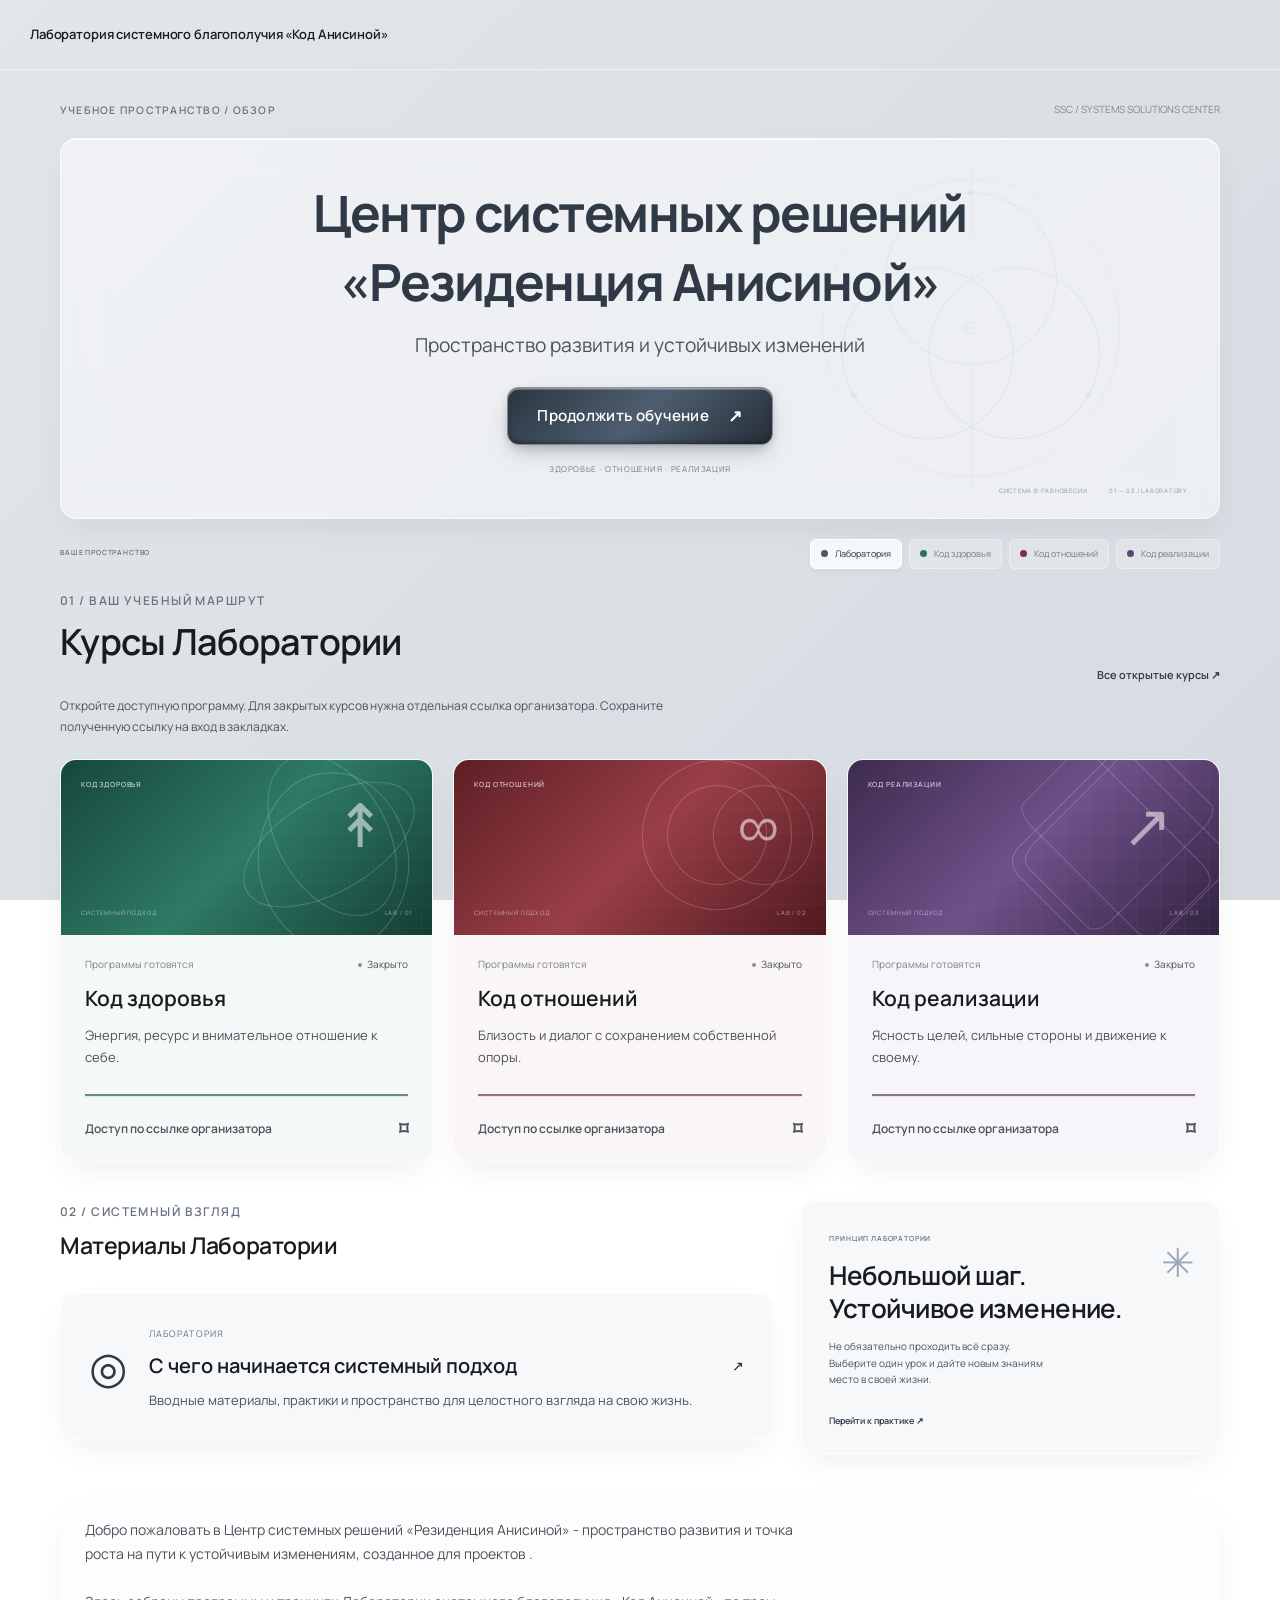
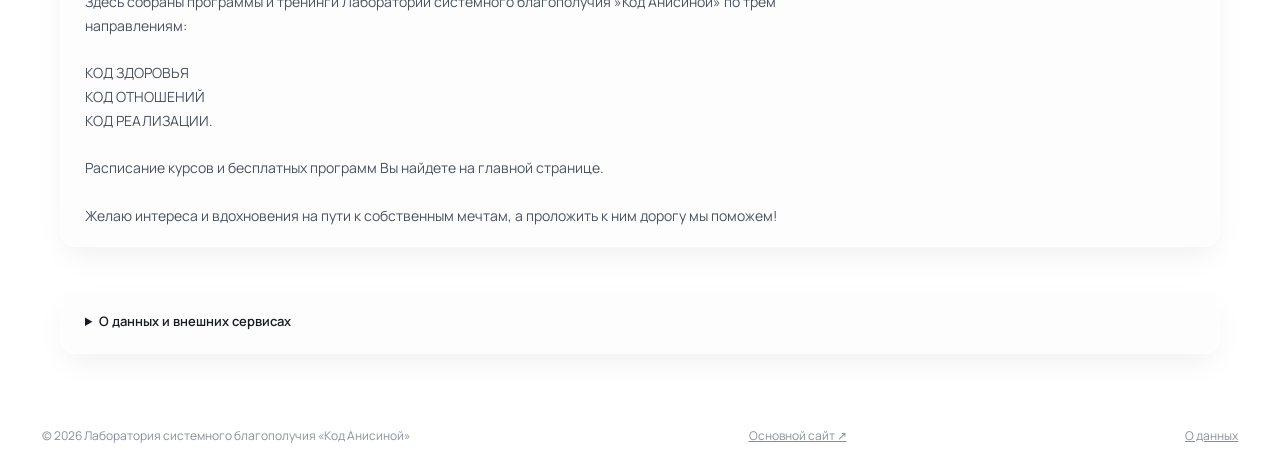
==== commit 1c01eea2: "Publish reviewed SSC release" ====
--- a/index.html
+++ b/index.html
@@ -7,11 +7,13 @@
   <meta name="referrer" content="no-referrer">
   <meta http-equiv="Content-Security-Policy" content="default-src &#x27;none&#x27;; style-src &#x27;self&#x27;; font-src &#x27;self&#x27;; script-src &#x27;self&#x27;; connect-src &#x27;none&#x27;; img-src &#x27;self&#x27;; frame-src &#x27;none&#x27;; object-src &#x27;none&#x27;; base-uri &#x27;none&#x27;; form-action &#x27;none&#x27;">
   <title>Главная · Лаборатория системного благополучия «Код Анисиной»</title>
-  <link rel="stylesheet" href="assets/school.css">
-  <link rel="stylesheet" href="assets/portal.css">
-  <link rel="stylesheet" href="assets/dashboard.css">
-  <script src="assets/timezones.js" defer></script>
-  <script src="assets/portal.js" defer></script>
+  <link rel="stylesheet" href="assets/school.a9e100d306ebc684.css">
+  <link rel="stylesheet" href="assets/portal.e3006a366784a004.css">
+  <link rel="stylesheet" href="assets/dashboard.d620ce10a8d01266.css">
+  <script src="assets/timezones.9827d9b983e19a0f.js" defer></script>
+  <script src="assets/portal.71ddc9b21c0d6237.js" defer></script>
+  <script src="assets/progress_store.92e0a8723046585b.js" defer></script>
+  <script src="assets/lesson_progress.42ae24fc87d7c071.js" defer></script>
 </head>
 <body data-theme="lab" class="link-portal portal-home">
   <a class="skip-link" href="#main">К содержанию</a>
@@ -30,20 +32,20 @@
 <svg class="hero-hologram holo-realization" viewBox="0 0 500 500" fill="none" xmlns="http://www.w3.org/2000/svg"><defs><linearGradient id="holo-realization" x1="0" y1="0" x2="500" y2="500" gradientUnits="userSpaceOnUse"><stop stop-color="var(--holo-color-1)"/><stop offset=".5" stop-color="var(--holo-color-2)"/><stop offset="1" stop-color="var(--holo-color-1)"/></linearGradient></defs><g stroke="url(#holo-realization)"><circle cx="250" cy="250" r="205" stroke-dasharray="4 6"/><circle cx="250" cy="250" r="140"/><circle cx="250" cy="250" r="75"/><path d="M65 375L165 295L250 325L335 205L435 100 M250 45V455 M45 250H455 M105 105L395 395 M105 395L395 105"/><path d="M400 100H435V135" stroke-width="2"/></g><g fill="var(--holo-color-2)"><circle cx="165" cy="295" r="7"/><circle cx="250" cy="325" r="7"/><circle cx="335" cy="205" r="7"/><circle cx="435" cy="100" r="7"/></g></svg>
 </div>
 <div class="hero-copy"><h1 class="residence-title"><span class="residence-kicker">Центр системных решений</span><span class="residence-name">«Резиденция Анисиной»</span></h1><p class="residence-subtitle">Пространство развития и устойчивых изменений</p><a class="btn-3d-mineral" href="#courses">Продолжить обучение <span>↗</span></a><span class="hero-caption">ЗДОРОВЬЕ · ОТНОШЕНИЯ · РЕАЛИЗАЦИЯ</span></div><div class="holo-caption"><span>СИСТЕМА В РАВНОВЕСИИ</span><span>01 — 03 / LABORATORY</span></div></section>
-    <div class="theme-strip"><span class="index-tag">ВАШЕ ПРОСТРАНСТВО</span><div class="theme-options" role="group" aria-label="Цветовая схема"><button type="button" class="theme-choice theme-lab selected" data-choose-theme="lab" aria-pressed="true"><i></i>Лаборатория</button><button type="button" class="theme-choice theme-health" data-choose-theme="health" aria-pressed="false"><i></i>Код здоровья</button><button type="button" class="theme-choice theme-family" data-choose-theme="family" aria-pressed="false"><i></i>Код отношений</button><button type="button" class="theme-choice theme-realization" data-choose-theme="realization" aria-pressed="false"><i></i>Код реализации</button></div></div><section class="metrics" aria-label="Пространство обучения"><div><span class="metric-icon">▤</span><strong>04</strong><span>направления развития</span></div><div><span class="metric-icon">◎</span><strong>00</strong><span>доступные программы</span></div><div><span class="metric-icon">✓</span><strong>00</strong><span>опубликованные уроки</span></div><div><span class="metric-icon">↗</span><strong>01</strong><span>единое пространство</span></div></section><div class="section-heading" id="courses"><div><span class="index-tag">01 / ВАШ УЧЕБНЫЙ МАРШРУТ</span><h2>Курсы Лаборатории</h2></div><a class="quiet-link" href="materials/">Все открытые курсы ↗</a></div><p class="portal-catalog-caption">Откройте доступную программу. Для закрытых курсов нужна отдельная ссылка организатора. Сохраните полученную ссылку на вход в закладках.</p><div class="course-grid"><article class="course-card glass-card-3d is-locked" data-theme="health"><div class="course-art art-health" aria-label="Закрыто: Код здоровья"><span class="art-grid"></span><span class="art-orbit orbit-one"></span><span class="art-orbit orbit-two"></span><span class="art-orbit orbit-three"></span><span class="index-tag art-index">Код здоровья</span><span class="art-symbol">↟</span><span class="art-bottom">СИСТЕМНЫЙ ПОДХОД <span>LAB / 01</span></span></div><div class="course-card-body"><div class="card-meta"><span>Программы готовятся</span><span class="status-dot">Закрыто</span></div><h3>Код здоровья</h3><p>Энергия, ресурс и внимательное отношение к себе.</p><div class="portal-card-rule" aria-hidden="true"></div><span class="course-open course-locked">Доступ по ссылке организатора <span aria-hidden="true">⌑</span></span></div></article><article class="course-card glass-card-3d is-locked" data-theme="family"><div class="course-art art-family" aria-label="Закрыто: Код отношений"><span class="art-grid"></span><span class="art-orbit orbit-one"></span><span class="art-orbit orbit-two"></span><span class="art-orbit orbit-three"></span><span class="index-tag art-index">Код отношений</span><span class="art-symbol">∞</span><span class="art-bottom">СИСТЕМНЫЙ ПОДХОД <span>LAB / 02</span></span></div><div class="course-card-body"><div class="card-meta"><span>Программы готовятся</span><span class="status-dot">Закрыто</span></div><h3>Код отношений</h3><p>Близость и диалог с сохранением собственной опоры.</p><div class="portal-card-rule" aria-hidden="true"></div><span class="course-open course-locked">Доступ по ссылке организатора <span aria-hidden="true">⌑</span></span></div></article><article class="course-card glass-card-3d is-locked" data-theme="realization"><div class="course-art art-realization" aria-label="Закрыто: Код реализации"><span class="art-grid"></span><span class="art-orbit orbit-one"></span><span class="art-orbit orbit-two"></span><span class="art-orbit orbit-three"></span><span class="index-tag art-index">Код реализации</span><span class="art-symbol">↗</span><span class="art-bottom">СИСТЕМНЫЙ ПОДХОД <span>LAB / 03</span></span></div><div class="course-card-body"><div class="card-meta"><span>Программы готовятся</span><span class="status-dot">Закрыто</span></div><h3>Код реализации</h3><p>Ясность целей, сильные стороны и движение к своему.</p><div class="portal-card-rule" aria-hidden="true"></div><span class="course-open course-locked">Доступ по ссылке организатора <span aria-hidden="true">⌑</span></span></div></article></div><div class="lower-grid"><section><div class="section-heading"><div><span class="index-tag">02 / СИСТЕМНЫЙ ВЗГЛЯД</span><h2>Материалы Лаборатории</h2></div></div><a class="glass-card-3d portal-lab-link" href="directions/lab/"><span class="portal-lab-symbol">◎</span><span><small>ЛАБОРАТОРИЯ</small><h3>С чего начинается системный подход</h3><p>Вводные материалы, практики и пространство для целостного взгляда на свою жизнь.</p></span><span>↗</span></a></section><aside class="note-card glass-card-3d"><span class="index-tag">ПРИНЦИП ЛАБОРАТОРИИ</span><span class="note-symbol">✳</span><h3>Небольшой шаг.<br>Устойчивое изменение.</h3><p>Не обязательно проходить всё сразу. Выберите один урок и дайте новым знаниям место в своей жизни.</p><a class="quiet-link" href="materials/">Перейти к практике ↗</a></aside></div>
-    <section class="glass-card-3d portal-data visitor-welcome"><p>Добро пожаловать в учебное пространство Центра системных решений „Резиденция Анисиной“ — образовательную платформу Лаборатории системного благополучия „Код Анисиной“.
+    <div class="theme-strip"><span class="index-tag">ВАШЕ ПРОСТРАНСТВО</span><div class="theme-options" role="group" aria-label="Цветовая схема"><button type="button" class="theme-choice theme-lab selected" data-choose-theme="lab" aria-pressed="true"><i></i>Лаборатория</button><button type="button" class="theme-choice theme-health" data-choose-theme="health" aria-pressed="false"><i></i>Код здоровья</button><button type="button" class="theme-choice theme-family" data-choose-theme="family" aria-pressed="false"><i></i>Код отношений</button><button type="button" class="theme-choice theme-realization" data-choose-theme="realization" aria-pressed="false"><i></i>Код реализации</button></div></div><div class="section-heading" id="courses"><div><span class="index-tag">01 / ВАШ УЧЕБНЫЙ МАРШРУТ</span><h2>Курсы Лаборатории</h2></div><a class="quiet-link" href="materials/">Все открытые курсы ↗</a></div><p class="portal-catalog-caption">Откройте доступную программу. Для закрытых курсов нужна отдельная ссылка организатора. Сохраните полученную ссылку на вход в закладках.</p><div class="course-grid"><article class="course-card glass-card-3d is-locked" data-theme="health"><div class="course-art art-health" aria-label="Закрыто: Код здоровья"><span class="art-grid"></span><span class="art-orbit orbit-one"></span><span class="art-orbit orbit-two"></span><span class="art-orbit orbit-three"></span><span class="index-tag art-index">Код здоровья</span><span class="art-symbol">↟</span><span class="art-bottom">СИСТЕМНЫЙ ПОДХОД <span>LAB / 01</span></span></div><div class="course-card-body"><div class="card-meta"><span>Программы готовятся</span><span class="status-dot">Закрыто</span></div><h3>Код здоровья</h3><p>Энергия, ресурс и внимательное отношение к себе.</p><div class="portal-card-rule" aria-hidden="true"></div><span class="course-open course-locked">Доступ по ссылке организатора <span aria-hidden="true">⌑</span></span></div></article><article class="course-card glass-card-3d is-locked" data-theme="family"><div class="course-art art-family" aria-label="Закрыто: Код отношений"><span class="art-grid"></span><span class="art-orbit orbit-one"></span><span class="art-orbit orbit-two"></span><span class="art-orbit orbit-three"></span><span class="index-tag art-index">Код отношений</span><span class="art-symbol">∞</span><span class="art-bottom">СИСТЕМНЫЙ ПОДХОД <span>LAB / 02</span></span></div><div class="course-card-body"><div class="card-meta"><span>Программы готовятся</span><span class="status-dot">Закрыто</span></div><h3>Код отношений</h3><p>Близость и диалог с сохранением собственной опоры.</p><div class="portal-card-rule" aria-hidden="true"></div><span class="course-open course-locked">Доступ по ссылке организатора <span aria-hidden="true">⌑</span></span></div></article><article class="course-card glass-card-3d is-locked" data-theme="realization"><div class="course-art art-realization" aria-label="Закрыто: Код реализации"><span class="art-grid"></span><span class="art-orbit orbit-one"></span><span class="art-orbit orbit-two"></span><span class="art-orbit orbit-three"></span><span class="index-tag art-index">Код реализации</span><span class="art-symbol">↗</span><span class="art-bottom">СИСТЕМНЫЙ ПОДХОД <span>LAB / 03</span></span></div><div class="course-card-body"><div class="card-meta"><span>Программы готовятся</span><span class="status-dot">Закрыто</span></div><h3>Код реализации</h3><p>Ясность целей, сильные стороны и движение к своему.</p><div class="portal-card-rule" aria-hidden="true"></div><span class="course-open course-locked">Доступ по ссылке организатора <span aria-hidden="true">⌑</span></span></div></article></div><div class="lower-grid"><section><div class="section-heading"><div><span class="index-tag">02 / СИСТЕМНЫЙ ВЗГЛЯД</span><h2>Материалы Лаборатории</h2></div></div><a class="glass-card-3d portal-lab-link" href="directions/lab/"><span class="portal-lab-symbol">◎</span><span><small>ЛАБОРАТОРИЯ</small><h3>С чего начинается системный подход</h3><p>Вводные материалы, практики и пространство для целостного взгляда на свою жизнь.</p></span><span>↗</span></a></section><aside class="note-card glass-card-3d"><span class="index-tag">ПРИНЦИП ЛАБОРАТОРИИ</span><span class="note-symbol">✳</span><h3>Небольшой шаг.<br>Устойчивое изменение.</h3><p>Не обязательно проходить всё сразу. Выберите один урок и дайте новым знаниям место в своей жизни.</p><a class="quiet-link" href="materials/">Перейти к практике ↗</a></aside></div>
+    <section class="glass-card-3d portal-data visitor-welcome"><p>Добро пожаловать в  Центр системных решений «Резиденция Анисиной» - пространство развития и точка роста на пути к устойчивым изменениям, созданное для проектов .
 
-Здесь собраны программы обучения, расписания встреч и ссылки на учебные материалы.
+Здесь собраны программы и тренинги Лаборатории системного благополучия »Код Анисиной» по трем направлениям:
 
-Для участия в выбранном курсе организатор предоставляет индивидуальную ссылку для каждого участника. 
-Регистрация и личный кабинет не требуются.
+КОД ЗДОРОВЬЯ
+КОД ОТНОШЕНИЙ
+КОД РЕАЛИЗАЦИИ.
 
-Учебные материалы открываются на Яндекс Диске, видеозаписи — на YouTube и Rutube.
+Расписание курсов и бесплатных программ Вы найдете на главной странице.
 
-Желаю вам интересного и продуктивного обучения!</p></section>
+Желаю интереса и вдохновения на пути к собственным мечтам, а проложить к ним дорогу мы поможем!</p></section>
     <details id="data" class="glass-card-3d portal-data">
       <summary>О данных и внешних сервисах</summary><p>Видеозаписи и учебные материалы могут размещаться на внешних сервисах и открываются по соответствующим ссылкам.
-
 Перед использованием внешних сервисов рекомендуем ознакомиться с их условиями и политиками обработки персональных данных.</p>
       <p>Ссылки на видео, материалы и встречи открывают внешние сервисы. Они обрабатывают данные по своим условиям.</p>
     </details>
--- a/assets/school.a9e100d306ebc684.css
+++ b/assets/school.a9e100d306ebc684.css
@@ -0,0 +1,43 @@
+@font-face{font-family:Manrope;src:url('fonts/Manrope.ttf') format('truetype');font-style:normal;font-weight:200 800;font-display:swap}
+:root{--text-primary:#181c20;--text-secondary:#4a525d;--text-eyebrow:#687380;--border-glass:rgba(255,255,255,.68);--border-subtle:rgba(24,28,32,.08);--sidebar-width:248px}
+[data-theme="lab"]{--bg-page:linear-gradient(135deg,#e2e6ea 0%,#d5dbe1 100%);--bg-card:rgba(244,246,249,.72);--accent-primary:#2f3a46;--accent-gradient:linear-gradient(135deg,#2b3540 0%,#4e5e70 50%,#252e38 100%);--accent-glow:rgba(58,74,92,.35);--holo-color-1:rgba(74,90,108,.28);--holo-color-2:rgba(140,175,210,.35)}
+[data-theme="health"]{--bg-page:linear-gradient(135deg,#dce6e3 0%,#cedcd8 100%);--bg-card:rgba(240,247,245,.72);--accent-primary:#1b5243;--accent-gradient:linear-gradient(135deg,#16473a 0%,#2e7a65 50%,#133d32 100%);--accent-glow:rgba(27,82,67,.35);--holo-color-1:rgba(27,82,67,.28);--holo-color-2:rgba(95,195,165,.35)}
+[data-theme="family"]{--bg-page:linear-gradient(135deg,#e8dfe2 0%,#ddd0d4 100%);--bg-card:rgba(248,241,243,.72);--accent-primary:#6e272e;--accent-gradient:linear-gradient(135deg,#5e1f25 0%,#993e47 50%,#4f191e 100%);--accent-glow:rgba(110,39,46,.35);--holo-color-1:rgba(110,39,46,.26);--holo-color-2:rgba(210,130,145,.35)}
+[data-theme="realization"]{--bg-page:linear-gradient(135deg,#e2dfe9 0%,#d5d0e0 100%);--bg-card:rgba(244,241,249,.72);--accent-primary:#49345c;--accent-gradient:linear-gradient(135deg,#3d2b4e 0%,#6f518a 50%,#322240 100%);--accent-glow:rgba(73,52,92,.35);--holo-color-1:rgba(73,52,92,.28);--holo-color-2:rgba(165,130,210,.38)}
+*{box-sizing:border-box}html{scroll-behavior:smooth}body{margin:0;min-width:320px;background:var(--bg-page);background-attachment:fixed;color:var(--text-primary);font-family:Manrope,Arial,sans-serif;font-size:14px;line-height:1.55;-webkit-font-smoothing:antialiased}a{color:inherit;text-decoration:none}button,input,select,textarea{font:inherit}button,a,input,select,textarea{-webkit-tap-highlight-color:transparent}button{cursor:pointer}button:disabled{cursor:not-allowed}a:focus-visible,button:focus-visible,input:focus-visible,select:focus-visible,textarea:focus-visible{outline:3px solid var(--accent-primary);outline-offset:4px}button{color:inherit}h1,h2,h3,p{margin:0}h1{font-size:clamp(2.25rem,4vw,3.75rem);font-weight:700;line-height:1.08;letter-spacing:-.03em}h2{font-size:clamp(1.5rem,2.5vw,2.25rem);font-weight:600;letter-spacing:-.02em;line-height:1.2}h3{font-weight:600;font-size:1.06rem;line-height:1.4}p{color:var(--text-secondary);line-height:1.65}small{font-size:.76rem}hr{height:1px;border:0;background:var(--border-subtle);margin:24px 0}[hidden]{display:none!important}.skip-link{position:fixed;top:-100px;left:20px;background:white;padding:12px;z-index:100}.skip-link:focus{top:12px}
+.app-shell{display:flex;min-height:100vh}.sidebar{position:fixed;inset:0 auto 0 0;width:var(--sidebar-width);padding:29px 19px 18px;background:rgba(248,249,250,.74);backdrop-filter:blur(24px);border-right:1px solid rgba(255,255,255,.8);display:flex;flex-direction:column;z-index:30}.brand{display:flex;align-items:center;gap:11px;min-height:44px;font-size:11px;font-weight:800;letter-spacing:.065em}.brand small{display:block;font-size:6.4px;letter-spacing:.065em;margin-top:3px}.brand-mark{position:relative;flex:none;width:36px;height:40px}.brand-mark i{position:absolute;border:1px solid #617080;border-radius:50%;width:25px;height:25px;left:6px;top:1px}.brand-mark i:nth-child(2){left:0;top:12px}.brand-mark i:nth-child(3){left:12px;top:12px}.sidebar-label{font-size:8px;font-weight:700;letter-spacing:.13em;color:#8b929a;margin:49px 10px 16px}.nav-item{display:flex;align-items:center;gap:13px;padding:12px 14px;margin-bottom:5px;border-radius:9px;color:#69727d;font-size:12px;font-weight:600;transition:background .2s,color .2s}.nav-item>span:first-child{font-size:20px;font-weight:400;width:21px;text-align:center;line-height:1}.nav-item.is-active{background:var(--accent-gradient);box-shadow:0 6px 14px -5px var(--accent-glow),inset 0 1px 0 rgba(255,255,255,.35);color:#fff}.nav-item:hover:not(.is-active){background:rgba(255,255,255,.65);color:var(--accent-primary)}.nav-arrow{margin-left:auto;font-size:16px}.sidebar-divider{border-top:1px solid var(--border-subtle);margin:22px 12px 16px}.sidebar-bottom{margin:auto 10px 25px;padding-top:45px}.sidebar-bottom .index-tag{font-size:7px;letter-spacing:.12em}.sidebar-bottom p{font-size:12px;margin:12px 0 18px;line-height:1.65}.system-status{font-size:9px;color:#79828b;display:flex;align-items:center;gap:6px}.system-status i{width:5px;height:5px;background:#578373;border-radius:50%}.profile-card{display:flex;align-items:center;gap:10px;padding:15px 4px 0;border-top:1px solid var(--border-subtle);font-size:11px;font-weight:700}.avatar{display:inline-flex;align-items:center;justify-content:center;background:linear-gradient(130deg,#d4dce2,#eff1f3);border:1px solid white;width:34px;height:34px;border-radius:50%;font-size:15px;color:#516071;flex:none}.avatar.large{width:70px;height:70px;font-size:26px;margin-bottom:15px}.profile-card small{display:block;font-size:8px;font-weight:500;color:#89919a;margin-top:3px}.profile-dots{margin-left:auto;font-size:20px;color:#929ba3}.workspace{margin-left:var(--sidebar-width);width:calc(100% - var(--sidebar-width))}.workspace-public{margin-left:0;width:100%}.topbar{height:76px;border-bottom:1px solid rgba(255,255,255,.55);display:flex;align-items:center;justify-content:space-between;gap:12px;padding:0 42px;font-size:10px}.topbar-title{display:flex;align-items:center;gap:14px;font-weight:600}.topbar-title>span:last-child{color:#7c858e;font-weight:400}.topbar-slash{color:#a3aab2}.topbar-actions{display:flex;align-items:center;gap:17px}.topbar-actions form{margin:0}.text-button{border:0;background:none;padding:4px;color:#69727d;font-size:10px}.icon-button{background:transparent;border:1px solid rgba(24,28,32,.12);height:30px;min-width:30px;display:inline-flex;align-items:center;justify-content:center;border-radius:50%;font-size:18px}.demo-pill{font-size:7px;letter-spacing:.09em;border:1px solid #aeb8c1;border-radius:20px;padding:5px 8px;color:#6b7784}.mobile-menu{display:none}main{padding:32px 42px 42px;max-width:1600px;margin:auto;min-height:calc(100vh - 146px)}.page-topline{display:flex;justify-content:space-between;margin-bottom:20px}.index-tag,.eyebrow{font-size:.65rem;font-weight:600;letter-spacing:.12em;text-transform:uppercase;color:var(--text-eyebrow)}.today{font-size:10px;color:#7e8791}.glass-card-3d{background:var(--bg-card);backdrop-filter:blur(18px);-webkit-backdrop-filter:blur(18px);border-radius:16px;border:1px solid var(--border-glass);box-shadow:0 12px 32px -8px rgba(24,28,32,.08),inset 0 1px 0 rgba(255,255,255,.85);transition:transform .3s ease,box-shadow .3s ease}.hero{position:relative;padding:45px 42px;overflow:hidden;min-height:355px}.hero:hover{transform:none}.hero-copy{position:relative;z-index:2;max-width:650px}.eyebrow{display:flex;align-items:center;gap:9px;font-size:8px;margin-bottom:20px}.tiny-rule{width:24px;height:1px;background:var(--accent-primary)}.hero h1{font-size:clamp(2.25rem,3.6vw,3.4rem);max-width:640px}.hero h1 span{color:var(--accent-primary)}.hero p{font-size:13px;line-height:1.75;margin:19px 0 24px;max-width:49ch}.hero-caption{display:inline-block;font-size:7px;font-weight:500;letter-spacing:.13em;margin-left:16px;color:#86909a}.btn-3d-mineral{position:relative;display:inline-flex;align-items:center;justify-content:center;gap:.65rem;padding:.95rem 1.85rem;border-radius:12px;font-family:Manrope,Arial,sans-serif;font-weight:600;font-size:.85rem;letter-spacing:.02em;color:#fff;background:var(--accent-gradient);border:1px solid rgba(255,255,255,.38);box-shadow:0 10px 24px -6px var(--accent-glow),0 4px 10px -2px rgba(18,22,26,.18),inset 0 1.5px 1px rgba(255,255,255,.48),inset 0 -2px 4px rgba(0,0,0,.35);transition:transform .25s cubic-bezier(.22,1,.36,1),box-shadow .25s ease;overflow:hidden;cursor:pointer;text-decoration:none}.btn-3d-mineral::before{content:'';position:absolute;inset:0;background:linear-gradient(115deg,transparent 20%,rgba(255,255,255,.24) 45%,rgba(190,235,255,.32) 50%,rgba(255,255,255,.2) 55%,transparent 80%);transform:translateX(-100%);transition:transform .65s ease;pointer-events:none}.btn-3d-mineral:hover{transform:translateY(-2px);box-shadow:0 14px 30px -6px var(--accent-glow),0 6px 14px -2px rgba(18,22,26,.22),inset 0 1.5px 1.5px rgba(255,255,255,.65),inset 0 -2px 4px rgba(0,0,0,.3)}.btn-3d-mineral:hover::before{transform:translateX(100%)}.btn-3d-mineral:active{transform:translateY(1px)}.btn-3d-mineral span{font-size:17px;margin-left:9px}.hologram-wrap{position:absolute;inset:0;pointer-events:none}.hero-hologram{position:absolute;right:1%;top:50%;transform:translateY(-50%);width:clamp(320px,37vw,510px);height:auto;pointer-events:none;z-index:0;opacity:.75;mask-image:radial-gradient(circle at center,black 45%,transparent 78%);display:none}.holo-caption{position:absolute;right:32px;bottom:21px;display:flex;gap:22px;font-size:6px;letter-spacing:.13em;color:#8896a5}[data-theme="lab"] .holo-lab,[data-theme="health"] .holo-health,[data-theme="family"] .holo-family,[data-theme="realization"] .holo-realization{display:block}.theme-strip{display:flex;align-items:center;justify-content:space-between;gap:15px;margin:22px 0 25px}.theme-strip>.index-tag{font-size:7px}.theme-options{display:flex;gap:7px;flex-wrap:wrap}.theme-choice{background:rgba(255,255,255,.22);border:1px solid rgba(255,255,255,.4);border-radius:6px;padding:7px 10px;display:flex;align-items:center;gap:7px;color:#737d87;font-size:9px}.theme-choice.selected{background:rgba(255,255,255,.8);border-color:#fff;color:#29343f;box-shadow:0 2px 5px #26303b0a}.theme-choice i{width:7px;height:7px;background:#4a5868;border-radius:50%}.theme-health i{background:#2b705c}.theme-family i{background:#81313c}.theme-realization i{background:#604576}.metrics{display:grid;grid-template-columns:repeat(4,1fr);border:1px solid #ffffff70;border-radius:12px;background:#f5f7f94d;padding:18px 4px;margin-bottom:36px}.metrics>div{display:grid;grid-template-columns:34px auto;grid-template-rows:auto auto;padding:0 22px;border-right:1px solid var(--border-subtle);align-items:center;column-gap:12px}.metrics>div:last-child{border-right:0}.metric-icon{display:inline-flex;align-items:center;justify-content:center;width:33px;height:33px;border:1px solid #bac2ca;border-radius:9px;color:#7b8793;font-size:19px;grid-row:span 2}.metrics strong{font-size:25px;font-weight:500;letter-spacing:-.04em;line-height:1.2}.metrics>div>span:last-child{font-size:8px;color:#7b858f;margin-top:3px}.section-heading{display:flex;justify-content:space-between;align-items:end;gap:14px;margin:0 0 20px}.section-heading .index-tag{font-size:7px}.section-heading h2{font-size:25px;margin-top:7px}.quiet-link{display:inline-flex;align-items:center;gap:15px;font-size:11px;font-weight:600;color:var(--accent-primary)}.quiet-link:hover{text-decoration:underline}.course-grid{display:grid;grid-template-columns:repeat(3,minmax(0,1fr));gap:20px}.course-card{overflow:hidden;min-width:0}.course-card:hover{transform:translateY(-4px);box-shadow:0 20px 40px -10px #181c2020,inset 0 1px 0 #ffffffd9}.course-art{height:157px;position:relative;display:block;overflow:hidden;background:var(--accent-gradient);color:#fff}.art-grid{position:absolute;inset:0;background-image:linear-gradient(#ffffff09 1px,transparent 1px),linear-gradient(90deg,#ffffff09 1px,transparent 1px);background-size:24px 24px;mask-image:linear-gradient(130deg,transparent,#000)}.art-orbit{position:absolute;width:165px;height:165px;border:1px solid #ffffff30;border-radius:50%;top:19px;right:16px;transform:rotate(-30deg)}.orbit-two{width:110px;height:175px;top:-12px;right:45px}.orbit-three{width:190px;height:95px;top:37px;right:8px}.art-health .orbit-one{border-radius:40% 60% 40% 60%;transform:rotate(40deg)}.art-family .orbit-one{right:59px;width:100px;height:100px;top:25px}.art-family .orbit-two{right:13px;width:100px;height:100px;top:25px}.art-family .orbit-three{width:150px;height:150px;right:34px;top:0}.art-realization .art-orbit{border-radius:12%;transform:rotate(45deg)}.art-index{position:absolute;top:20px;left:20px;color:#ffffffb5;font-size:7px;z-index:1}.art-symbol{position:absolute;right:47px;top:34px;font-size:60px;line-height:1;font-weight:300;color:#ffffff8c}.art-bottom{position:absolute;bottom:17px;left:20px;right:20px;display:flex;justify-content:space-between;letter-spacing:.14em;font-size:6px;color:#ffffff8c}.course-card-body{padding:19px 20px 0}.card-meta{display:flex;align-items:center;justify-content:space-between;font-size:8px;color:#79838d;margin-bottom:10px}.status-dot{display:inline-flex;align-items:center;gap:5px}.status-dot:before{content:'';width:4px;height:4px;border-radius:50%;background:#56836b}.course-card h3{font-size:16px;min-height:43px}.course-card p{font-size:10px;line-height:1.6;min-height:33px;margin:8px 0 18px}.progress-info{display:flex;align-items:center;justify-content:space-between;font-size:8px;color:#89919a}.progress-info strong{font-weight:600;color:var(--accent-primary)}progress{display:block;width:100%;height:3px;margin:8px 0 19px;border:0;border-radius:10px;overflow:hidden;background:#d8dde2;color:var(--accent-primary);accent-color:var(--accent-primary)}progress::-webkit-progress-bar{background:#d8dde2;border-radius:10px}progress::-webkit-progress-value{background:var(--accent-primary);border-radius:10px}progress::-moz-progress-bar{background:var(--accent-primary)}.course-open{border-top:1px solid var(--border-subtle);display:flex;align-items:center;justify-content:space-between;padding:15px 0;font-size:10px;font-weight:600;color:var(--accent-primary)}.course-open span{font-size:18px}.lower-grid{display:grid;grid-template-columns:1.7fr 1fr;gap:27px;margin-top:38px}.lower-grid .section-heading h2{font-size:23px}.event-row{display:flex;align-items:center;gap:17px;padding:18px 21px;margin-bottom:12px}.event-date{display:inline-flex;flex-direction:column;align-items:center;justify-content:center;flex:none;width:53px;height:61px;background:#ffffff70;border:1px solid #fff;border-radius:10px;text-transform:uppercase;font-size:8px;line-height:1.25;color:#7d8792}.event-date strong{font-size:25px;color:var(--accent-primary);font-weight:500;letter-spacing:-.04em;margin-bottom:4px}.event-row small{font-size:7px;letter-spacing:.1em;text-transform:uppercase;color:#858f98}.event-row h3{font-size:12px;margin:4px 0}.muted{color:#7b858f}.event-row .muted{font-size:9px}.round-arrow{display:inline-flex;align-items:center;justify-content:center;flex:none;border:1px solid #adb6bf;border-radius:50%;height:29px;width:29px;font-size:17px;color:var(--accent-primary);margin-left:auto}.note-card{padding:24px 28px;position:relative;align-self:end;min-height:220px}.note-card .index-tag{font-size:7px}.note-card h3{font-size:19px;line-height:1.4;margin:22px 0 10px;letter-spacing:-.02em}.note-card p{font-size:10px;margin-bottom:20px;max-width:37ch}.note-card .quiet-link{font-size:9px}.note-symbol{position:absolute;right:24px;top:30px;font-size:40px;color:#9ca9b6}.footer{display:flex;align-items:center;justify-content:space-between;flex-wrap:wrap;gap:15px;padding:22px 42px 25px;border-top:1px solid #ffffff66;font-size:7px;color:#87909a}.footer a{text-decoration:underline}.page-heading{margin:5px 0 34px}.page-heading h1{margin-top:15px;font-size:clamp(2rem,3.5vw,3.2rem)}.page-heading p{font-size:14px;margin-top:15px;max-width:60ch}.page-heading.compact{margin:15px 0 27px}.page-heading.compact h1{font-size:clamp(1.7rem,3vw,2.55rem);max-width:25ch}.filter-row{display:flex;flex-wrap:wrap;gap:9px;margin-bottom:28px}.filter-button{padding:9px 14px;border:1px solid #fff7;border-radius:8px;background:#ffffff40;color:#697580;font-size:11px}.filter-button.selected{background:var(--accent-primary);color:#fff;border-color:var(--accent-primary)}.empty-state{padding:35px;grid-column:1/-1}.empty-state h2{font-size:22px}.empty-state h1{font-size:34px;margin:20px 0}.empty-state p{margin:12px 0 20px}.breadcrumbs{display:flex;align-items:center;gap:10px;flex-wrap:wrap;color:#788390;font-size:10px;margin-bottom:20px}.breadcrumbs a:hover{text-decoration:underline}.course-hero{min-height:260px;padding:36px 40px}.course-hero h1{font-size:clamp(2rem,3.5vw,3.2rem);margin-top:18px;max-width:600px}.pill{display:inline-flex;align-items:center;padding:5px 10px;border:1px solid #c5cdd3;border-radius:5px;font-size:9px;color:#687481;white-space:nowrap}.hero .pill{margin-right:6px}.course-layout{display:grid;grid-template-columns:minmax(0,1fr) 275px;gap:28px;margin-top:38px}.course-side{padding:25px;align-self:start;position:sticky;top:25px}.course-side p{font-size:11px;margin:12px 0}.course-side h3{font-size:16px}.course-side .btn-3d-mineral{font-size:10px;width:100%;padding:12px 7px;margin-top:14px}.big-percent{font-size:58px;font-weight:500;letter-spacing:-.06em;color:var(--accent-primary);line-height:1.5}.big-percent span{font-size:27px}.module-section{margin:27px 0}.module-heading{display:flex;align-items:center;gap:13px;margin-bottom:13px}.module-heading>span:first-child{font-size:20px;color:#88949f}.module-heading h3{font-size:16px}.module-heading p{font-size:10px;margin-top:2px}.module-heading>.muted{margin-left:auto;font-size:9px;white-space:nowrap}.lesson-row{display:flex;align-items:center;gap:16px;padding:19px 20px;margin:10px 0}.lesson-number{width:29px;height:29px;display:flex;align-items:center;justify-content:center;border:1px solid #c0c9d1;border-radius:8px;color:var(--accent-primary);font-size:12px;flex:none}.lesson-row h3{font-size:13px}.lesson-row p{font-size:10px;margin:4px 0}.lesson-row small{font-size:8px;color:#89939b}.lesson-row.is-locked{background:#dde2e559;border-color:#eff1f26e;box-shadow:none}.lesson-row.is-locked h3{color:#7f8a93}.lesson-layout{display:grid;grid-template-columns:minmax(0,1fr) 255px;gap:28px}.lesson-layout>article{min-width:0}.lesson-sidebar{padding:24px 19px;align-self:start;position:sticky;top:20px;margin-top:15px}.lesson-sidebar h3{font-size:14px;margin:12px 0 22px}.mini-lesson{display:flex;gap:10px;padding:12px 8px;border-bottom:1px solid var(--border-subtle);font-size:10px;line-height:1.55}.mini-lesson>span:first-child{color:#8b96a1;min-width:18px}.mini-lesson.current{background:#ffffffa1;border-radius:6px;font-weight:700}.lesson-sidebar>.quiet-link{margin:22px 8px 0;font-size:10px}.video-section{overflow:hidden}.video-stage{aspect-ratio:16/9;width:100%;background:var(--accent-gradient);position:relative;overflow:hidden}.video-stage iframe{width:100%;height:100%;border:0}.video-poster{position:relative;width:100%;height:100%;padding:30px;display:flex;align-items:flex-start;flex-direction:column;justify-content:center;color:#fff;isolation:isolate}.video-poster .index-tag{color:#fff9;font-size:8px}.video-poster h2{font-size:clamp(1.4rem,2.7vw,2.2rem);max-width:24ch;margin:17px 0 13px;z-index:1}.video-poster p{color:#dbe1e6;font-size:11px;max-width:48ch;z-index:1}.poster-orbits{position:absolute;font-size:330px;line-height:1;right:-40px;top:-70px;color:#ffffff14;z-index:-1}.video-poster .button-row{margin-top:20px}.video-poster .btn-3d-mineral,.video-poster .secondary-button{font-size:10px;padding:11px 14px}.video-poster .secondary-button{background:#fff;color:#343d47}.video-notice{font-size:9px;padding:12px 20px;line-height:1.7}.video-notice a{text-decoration:underline;margin-left:9px}.lesson-text{margin:32px 0}.lesson-text h2{font-size:23px;margin:8px 0 16px}.prose p{max-width:65ch;font-size:14px;line-height:1.8;margin:14px 0}.material-row{display:flex;align-items:center;gap:13px;padding:16px 19px;margin-bottom:10px}.material-row strong{font-size:12px;font-weight:600}.material-row small{display:block;font-size:8px;color:#87939c;margin-top:4px}.file-badge{font-size:9px;border:1px solid #b1bbc4;padding:8px 6px;border-radius:5px;color:var(--accent-primary);min-width:37px;text-align:center}.assignment-box{padding:28px;margin:30px 0}.assignment-box h2{font-size:23px;margin-top:10px}.feedback{background:#ffffff7d;border-left:2px solid var(--accent-primary);padding:15px 20px;margin:20px 0;font-size:13px}.feedback p{margin-top:8px}.lesson-bottom{display:flex;justify-content:space-between;gap:15px;align-items:center;flex-wrap:wrap;margin:28px 0}.secondary-button{display:inline-flex;align-items:center;justify-content:center;gap:8px;background:rgba(255,255,255,.5);padding:11px 17px;border-radius:8px;border:1px solid #fff;font-size:11px;font-weight:600;color:var(--accent-primary);transition:background .2s}.secondary-button:hover{background:white}.assignment-list{display:grid;gap:14px}.assignment-row{display:flex;align-items:center;gap:22px;padding:24px;margin-bottom:12px}.assignment-row>span:nth-child(2){flex:1}.assignment-index{font-size:25px;color:#929da8;font-weight:400}.assignment-row h3{font-size:15px;margin:7px 0}.assignment-row p{font-size:11px;max-width:60ch}.status-accepted{color:#286b52;background:#e4eee9}.status-revision{color:#895c29;background:#f0eadf}.status-submitted{color:#5b557e;background:#e8e6f0}.status-new{color:#64707a;background:#f4f5f6}.meeting-grid{display:grid;grid-template-columns:repeat(2,minmax(0,1fr));gap:22px}.meeting-card{padding:27px}.meeting-card-top{display:flex;justify-content:space-between;align-items:flex-start;margin-bottom:24px}.meeting-card h2{font-size:25px;margin:12px 0}.meeting-card p{font-size:12px;margin-bottom:15px}.meeting-time{font-size:12px;color:#75818c;margin:20px 0}.meeting-card>.quiet-link{display:flex;margin-top:19px;font-size:10px}.info-note{display:flex;gap:15px;padding:25px 0;align-items:center}.info-note>span{font-size:30px;color:#7c8a97}.info-note p{font-size:11px;max-width:90ch}.profile-layout{display:grid;grid-template-columns:minmax(0,1.4fr) 1fr;gap:28px}.editor-card{padding:30px;margin-bottom:25px;max-width:1000px}.editor-card h2{font-size:24px;margin-bottom:15px}.editor-card>p{margin:8px 0 20px}.editor-card label,.assignment-box label,.login-card label{display:block;font-size:12px;font-weight:600;margin-bottom:7px}.editor-card form>p,.assignment-box form>p,.login-card form>p{margin:17px 0}input:not([type="checkbox"]):not([type="hidden"]),select,textarea{display:block;width:100%;padding:12px 14px;border:1px solid #bfc8d0;border-radius:8px;background:rgba(255,255,255,.64);color:var(--text-primary);font-size:13px;line-height:1.5}textarea{resize:vertical;min-height:100px}input[type="checkbox"]{accent-color:var(--accent-primary);width:17px;height:17px}.helptext{display:block;font-size:10px;color:#7d8790;margin-top:6px}.errorlist{color:#943844;font-size:12px;list-style:none;padding:10px 0}.button-row{display:flex;gap:12px;align-items:center;flex-wrap:wrap}.form-note{font-size:10px!important;color:#82909a;line-height:1.8;margin-top:16px!important}.material-form{border:1px solid #c3cdd4;border-radius:10px;padding:18px;margin:15px 0}.material-form p{margin:12px 0}.staff-actions{display:flex;align-items:center;gap:12px;flex-wrap:wrap;margin-bottom:28px}.staff-metrics{grid-template-columns:repeat(3,1fr)}.staff-metrics>div{display:flex;gap:12px}.staff-metrics>div>span:last-child{font-size:11px}.staff-course-grid{display:grid;grid-template-columns:repeat(3,minmax(0,1fr));gap:18px;margin-bottom:35px}.staff-course{padding:23px}.staff-course h3{font-size:18px;margin:13px 0 10px}.staff-course p{font-size:11px;margin-bottom:20px}.staff-course .quiet-link{display:flex;margin-top:15px;font-size:10px}.table-wrap{overflow-x:auto;margin-bottom:35px}table{width:100%;border-collapse:collapse;text-align:left;font-size:11px}th,td{padding:14px 18px;border-bottom:1px solid var(--border-subtle)}th{font-size:9px;text-transform:uppercase;letter-spacing:.07em;color:#78838e;font-weight:600}td a{color:var(--accent-primary);font-weight:600;white-space:nowrap}.editor-lesson{display:flex;justify-content:space-between;gap:15px;padding:15px 0;border-top:1px solid var(--border-subtle);font-size:12px}.editor-lesson>span:last-child{font-size:10px;white-space:nowrap}.flash{padding:13px 19px;background:#edf4ef;border:1px solid #c3d7cb;border-radius:9px;margin-bottom:20px;font-size:12px}.flash.error{background:#f4e8e8}.full-width{width:100%}.login-layout{display:grid;grid-template-columns:1.3fr 1fr;max-width:1120px;min-height:650px;align-items:center;gap:70px;margin:30px auto}.login-intro{position:relative;isolation:isolate;padding:35px 0}.login-intro h1{font-size:clamp(2.5rem,4.7vw,4.7rem);margin:30px 0;position:relative;z-index:1}.login-intro>p{font-size:17px;line-height:1.8}.accent-point{color:#7c98b6}.login-directions{display:flex;flex-wrap:wrap;gap:17px;font-size:8px;color:#6b7d8d;margin-top:35px;letter-spacing:.08em}.login-intro .hologram-wrap{z-index:-1;opacity:.7}.login-intro .hero-hologram{right:-80px;top:30%;width:450px}.login-card{padding:35px;position:relative;z-index:1}.login-card h2{margin-top:15px;font-size:30px}.login-card>p{font-size:12px;margin-top:10px}.login-card .btn-3d-mineral{margin-top:12px}.demo-entry{border-top:1px solid var(--border-subtle);margin-top:25px;padding-top:22px}.demo-entry p{font-size:10px;margin:10px 0 16px}.demo-entry .text-button{padding:15px 0 0}.login-card .errorlist{background:#f7e8e866;padding:10px;border-radius:7px;font-size:11px}
+@media(min-width:1500px){.hero h1{font-size:60px}.hero{padding:48px;min-height:390px}.course-art{height:185px}.hero p{font-size:15px}.hero-hologram{width:560px;right:4%}.course-card h3{font-size:19px}.course-card p{font-size:12px}.course-card-body{padding:22px 25px 0}}
+@media(max-width:1200px){:root{--sidebar-width:215px}.sidebar{padding-left:13px;padding-right:13px}.brand{font-size:9px}.brand small{font-size:5.3px}.topbar{padding:0 28px}main{padding:25px 28px 35px}.hero{padding:35px 29px;min-height:330px}.hero h1{font-size:42px}.hero-hologram{right:-50px;width:380px;opacity:.52}.hero-caption{display:block;margin:17px 0 0}.holo-caption{font-size:5px}.theme-strip{align-items:flex-start;flex-direction:column;gap:9px}.metrics>div{padding:0 14px;column-gap:8px}.metrics>div>span:last-child{font-size:7px}.course-grid{gap:14px}.course-card-body{padding:16px 15px 0}.course-card h3{font-size:15px}.course-art{height:135px}.lower-grid{gap:18px}.course-layout{grid-template-columns:minmax(0,1fr) 230px;gap:20px}.lesson-layout{grid-template-columns:minmax(0,1fr) 220px;gap:20px}.video-poster h2{font-size:24px}.video-poster{padding:22px}.video-poster .button-row{margin-top:12px}.video-poster .btn-3d-mineral,.video-poster .secondary-button{padding:9px;font-size:9px}.footer{padding-left:28px;padding-right:28px}.topbar-title{gap:8px;font-size:9px}.demo-pill{font-size:6px}.login-layout{gap:35px}.login-card{padding:28px}}
+@media(max-width:980px){:root{--sidebar-width:190px}.sidebar{padding:24px 10px 15px}.brand{font-size:8px;gap:5px}.brand small{font-size:4.8px}.brand-mark{transform:scale(.85);transform-origin:left center;width:32px}.nav-item{font-size:11px;padding:11px 10px;gap:9px}.sidebar-label{font-size:6.5px}.topbar-title>span:last-child,.topbar-slash{display:none}.hero h1{font-size:38px}.hero p{font-size:12px}.course-grid{grid-template-columns:repeat(2,minmax(0,1fr))}.lower-grid{grid-template-columns:1fr}.note-card{min-height:190px}.metrics{grid-template-columns:repeat(2,1fr);row-gap:20px}.metrics>div:nth-child(2){border-right:0}.metrics>div>span:last-child{font-size:8px}.hero-hologram{right:-100px;opacity:.35}.course-layout{grid-template-columns:1fr}.course-side{position:static}.lesson-layout{grid-template-columns:1fr}.lesson-sidebar{position:static;order:2}.video-poster h2{font-size:30px}.video-poster .btn-3d-mineral,.video-poster .secondary-button{font-size:11px}.staff-course-grid{grid-template-columns:repeat(2,minmax(0,1fr))}.meeting-grid{grid-template-columns:1fr}.profile-layout{grid-template-columns:1fr}.assignment-row{gap:12px;padding:19px}.assignment-row .pill{font-size:8px}.login-layout{grid-template-columns:1fr 1fr;gap:25px}.login-intro h1{font-size:39px}.login-intro>p{font-size:14px}.login-card h2{font-size:26px}}
+@media(max-width:720px){.sidebar{transform:translateX(-100%);width:248px;transition:transform .2s;background:#f0f3f6;box-shadow:10px 0 60px #26364524}.menu-open .sidebar{transform:translateX(0)}.menu-open:after{content:'';position:fixed;inset:68px 0 0 248px;background:#24354633;z-index:25}.brand{font-size:11px;gap:10px}.brand small{font-size:6px}.nav-item{font-size:13px;padding:13px;gap:12px}.sidebar-label{font-size:8px}.workspace{margin-left:0;width:100%}.topbar{height:65px;padding:0 20px}.mobile-menu{display:inline-flex;border-radius:7px;font-size:16px;flex:none}.topbar-title{font-size:8px}.topbar-actions{gap:9px}.demo-pill{font-size:5px;padding:4px 6px}.topbar-actions .icon-button{display:none}main{padding:23px 20px 30px}.page-topline{margin-bottom:15px}.page-topline .index-tag{font-size:7px}.today{font-size:8px}.hero{padding:30px 25px;min-height:365px}.hero h1{font-size:37px}.hero p{font-size:12px}.hero-hologram{width:370px;right:-130px;opacity:.35}.holo-caption{right:16px;bottom:13px;font-size:4px;gap:7px}.hero-caption{font-size:6px}.eyebrow{font-size:7px}.theme-options{gap:6px}.theme-choice{font-size:8px;padding:7px 8px}.theme-strip{margin:20px 0}.metrics{padding:19px 0;margin-bottom:29px}.metrics strong{font-size:27px}.metrics>div{padding:0 15px}.section-heading h2{font-size:24px}.section-heading .index-tag{font-size:6px}.quiet-link{font-size:10px}.course-card h3{font-size:16px}.course-card p{font-size:10px}.course-art{height:155px}.lower-grid{margin-top:30px}.footer{font-size:6px;padding:20px;gap:12px}.footer>span:last-child{display:none}.course-layout{margin-top:27px}.course-hero{min-height:260px}.course-hero h1{font-size:33px}.lesson-row{padding:17px 14px;gap:12px}.lesson-row h3{font-size:12px}.module-heading>.muted{display:none}.page-heading h1{font-size:35px}.page-heading p{font-size:12px}.page-heading.compact h1{font-size:30px}.lesson-layout{gap:15px}.video-poster{padding:23px}.video-poster h2{font-size:25px}.video-poster .btn-3d-mineral,.video-poster .secondary-button{font-size:9px;padding:9px 10px}.video-poster p{font-size:10px}.assignment-box{padding:22px}.assignment-row{align-items:flex-start;flex-wrap:wrap}.assignment-row .pill{margin-left:35px}.assignment-row .round-arrow{display:none}.assignment-index{font-size:20px}.assignment-row h3{font-size:14px}.assignment-row>span:nth-child(2){flex-basis:calc(100% - 45px)}.meeting-card{padding:24px}.meeting-card h2{font-size:24px}.editor-card{padding:23px}.staff-course-grid{grid-template-columns:1fr}.staff-metrics{grid-template-columns:repeat(3,1fr);gap:0}.staff-metrics>div{flex-direction:column;gap:5px;align-items:flex-start}.staff-metrics>div>span:last-child{font-size:8px}.staff-actions{gap:9px}.staff-actions .secondary-button{font-size:10px;padding:9px 12px}.event-row{padding:16px 14px;gap:12px}.event-row h3{font-size:12px}.event-row .pill{display:none}.login-layout{grid-template-columns:1fr;gap:0;margin:0;min-height:0}.login-intro{padding:20px 10px 30px}.login-intro h1{font-size:43px;margin:22px 0}.login-intro>p{font-size:14px}.login-directions{margin-top:23px;font-size:7px;gap:10px}.login-card{padding:28px}.login-intro .hero-hologram{width:330px;right:-40px;top:42%}.workspace-public .topbar-title{font-size:9px}.workspace-public .topbar{height:60px}.editor-lesson>span:last-child{font-size:9px}.editor-lesson{font-size:11px}.video-notice{font-size:8px}.meeting-time{font-size:11px}}
+@media(max-width:460px){.course-grid{grid-template-columns:1fr}.course-art{height:175px}.course-card-body{padding:20px 23px 0}.course-card h3{font-size:20px;min-height:0}.course-card p{font-size:12px;min-height:0}.course-open{font-size:12px}.card-meta{font-size:9px}.progress-info{font-size:9px}.hero{padding:28px 21px;min-height:360px}.hero h1{font-size:33px}.hero .btn-3d-mineral{font-size:11px;padding:13px 17px}.hero p{max-width:30ch;font-size:11px}.theme-choice{font-size:8px;padding:7px 8px}.theme-choice i{height:6px;width:6px}.topbar{padding:0 15px;gap:7px}.topbar-title{font-size:7px}.demo-pill{max-width:100px;text-align:center;line-height:1.5;font-size:5px}.topbar-actions{gap:6px}.text-button{font-size:9px}main{padding:19px 15px 25px}.video-stage{aspect-ratio:4/3}.video-poster h2{font-size:23px}.video-poster .button-row{gap:8px}.assignment-box .btn-3d-mineral{font-size:11px;padding:13px 16px}.lesson-bottom .btn-3d-mineral{font-size:11px;padding:13px}.page-heading.compact h1{font-size:28px}.login-intro h1{font-size:38px}.login-card{padding:23px}.footer{padding:20px 15px}.lesson-row p{font-size:9px}.course-hero h1{font-size:30px}.info-note p{font-size:10px}}
+.hero:not(.course-hero) h1{font-size:clamp(2.25rem,4vw,3.75rem);font-weight:700;line-height:1.08;letter-spacing:-.03em}
+.hero .eyebrow,.page-heading>.index-tag,.section-heading .index-tag{font-size:.75rem;line-height:1.6}
+.section-heading h2{font-size:clamp(1.5rem,2.5vw,2.25rem);font-weight:600;letter-spacing:-.02em}
+.hero p,.prose p{font-size:1.05rem;font-weight:400;line-height:1.55;max-width:54ch}
+.hero .btn-3d-mineral{font-size:.95rem}
+.sidebar-close,.menu-backdrop{display:none}
+@media(max-width:720px){.sidebar-close{display:flex;position:absolute;right:9px;top:7px;background:#eff2f5;z-index:1;width:24px;height:24px;min-width:24px;font-size:17px}.menu-open:after{display:none}.menu-open .menu-backdrop{display:block;position:fixed;inset:0 0 0 248px;background:#24354633;z-index:25;border:0}}
+@media(prefers-reduced-motion:reduce){html{scroll-behavior:auto}*,*:before,*:after{transition:none!important;animation:none!important}.course-card:hover,.btn-3d-mineral:hover{transform:none}}
+
+/* Shared identity and the centered residence introduction. */
+.brand .brand-title{font-size:10px;line-height:1.6;letter-spacing:0;font-weight:600}
+.topbar{height:auto;min-height:84px;padding-top:16px;padding-bottom:16px}
+.topbar-title,.workspace-public .topbar-title{display:block;min-width:0;font-size:14px;line-height:1.5;font-weight:600;letter-spacing:-.01em}
+.topbar-actions{flex-shrink:0}
+.hero--residence{display:flex;align-items:center;justify-content:center;min-height:400px;padding-top:55px;padding-bottom:60px;text-align:center}
+.hero--residence .hero-copy{max-width:100%;width:100%}
+.residence-title,.hero--residence h1{max-width:none;text-align:center;margin:0 auto;font-weight:700;letter-spacing:-.03em;line-height:1.12}
+.residence-title span{display:block}
+.residence-kicker,.residence-name{font-family:inherit;font-size:clamp(2rem,4vw,3.75rem);font-weight:700;line-height:1.12;color:var(--accent-primary);overflow-wrap:break-word}
+.residence-kicker{margin-bottom:12px}
+.hero--residence .residence-subtitle,.login-intro--residence>.residence-subtitle{max-width:54ch;margin:22px auto 28px;font-size:clamp(1.05rem,1.5vw,1.35rem);line-height:1.55;text-align:center;position:relative;z-index:1}
+.hero--residence .hero-caption{display:block;margin:20px 0 0}
+.hero--residence .hero-hologram{opacity:.32}
+.login-layout--residence{grid-template-columns:1fr;gap:30px;min-height:0;max-width:1100px;margin:12px auto 30px}
+.login-intro--residence{text-align:center;padding:30px 0 0}
+.login-intro--residence h1{margin:0 auto}
+.login-intro--residence .login-directions{justify-content:center;margin-top:0}
+.login-layout--residence .login-card{width:100%;max-width:460px;margin:0 auto}
+.login-intro--residence .hero-hologram{right:0;top:50%;opacity:.35}
+@media(max-width:720px){.topbar{flex-wrap:wrap;min-height:0;padding-top:14px;padding-bottom:12px}.topbar-title,.workspace-public .topbar-title{flex:1;font-size:13px}.topbar-actions{flex-basis:100%;justify-content:flex-end}.brand .brand-title{font-size:11px}.hero--residence{min-height:360px;padding:36px 20px 48px}.hero--residence .holo-caption{right:0;left:0;justify-content:center}.residence-kicker,.residence-name{font-size:clamp(1.85rem,6.7vw,2.6rem)}.login-intro--residence{padding:20px 0 0}.login-layout--residence{gap:24px}.login-intro--residence .login-directions{font-size:8px}}
--- a/assets/portal.e3006a366784a004.css
+++ b/assets/portal.e3006a366784a004.css
@@ -0,0 +1,36 @@
+.link-portal{min-width:0}.link-portal .topbar{position:static;gap:20px}.portal-main{max-width:1180px;margin:0 auto;padding:36px 28px 60px;width:100%;min-width:0}.portal-main .hero{overflow:hidden}.portal-main .hero-copy{position:relative;z-index:1;max-width:750px}.portal-main .hero h1{overflow-wrap:anywhere}.portal-main .hero p{white-space:pre-line}.portal-tabs{display:flex;flex-wrap:wrap;gap:10px;margin:24px 0 38px}.portal-tabs a{border:1px solid var(--border-subtle);background:var(--bg-card);border-radius:10px;padding:13px 20px;font-size:14px}.portal-main h2{font-size:clamp(1.5rem,3vw,2.25rem);margin:10px 0 20px}.portal-main h3{font-size:clamp(1.15rem,2.5vw,1.65rem);margin:12px 0;line-height:1.3;overflow-wrap:anywhere}.portal-lessons{display:grid;gap:20px}.portal-lesson{padding:30px;scroll-margin-top:20px}.portal-lesson p{font-size:1rem;line-height:1.7;white-space:pre-line;max-width:72ch;overflow-wrap:anywhere}.portal-lesson:hover,.portal-event:hover{transform:none}.portal-assignment{border-top:1px solid var(--border-subtle);margin-top:25px;padding-top:20px}.portal-assignment h4{font-size:15px;margin:0 0 10px}.portal-assignment small,.portal-hint{font-size:13px;line-height:1.6;color:var(--text-secondary)}.portal-materials{display:flex;gap:10px;flex-wrap:wrap;margin-top:15px}.portal-main .secondary-button{font-size:14px;min-height:44px;white-space:normal;text-align:center}.portal-main .button-row{margin-top:20px;flex-wrap:wrap}.is-planned{opacity:.75}.portal-section{margin-top:50px;scroll-margin-top:20px}.portal-events{display:grid;grid-template-columns:repeat(2,minmax(0,1fr));gap:20px;margin-bottom:20px}.portal-event{padding:25px}.portal-event p,.portal-timezone{font-size:14px;line-height:1.7}.portal-data{padding:28px;margin-top:45px;scroll-margin-top:20px}.portal-data h2{font-size:20px}.portal-data p{font-size:14px;line-height:1.7;max-width:80ch;white-space:pre-line}.link-portal .footer{display:flex;justify-content:space-between;gap:20px;flex-wrap:wrap;font-size:12px}.link-portal .footer a{display:block}.portal-main a:focus-visible{outline:3px solid var(--accent-primary);outline-offset:4px}.portal-main time{font-variant-numeric:tabular-nums}
+.portal-residence{padding:48px 28px;margin-bottom:28px;text-align:center}.portal-residence .residence-title{max-width:none;margin:0;font-family:Manrope,Arial,sans-serif;text-align:center;white-space:normal}.portal-residence .residence-kicker,.portal-residence .residence-name{font-family:inherit;font-size:clamp(2rem,4vw,3.75rem);font-weight:700;line-height:1.12;letter-spacing:-.03em}.portal-residence .residence-subtitle{font-size:clamp(1.05rem,1.5vw,1.35rem);line-height:1.55;max-width:54ch;margin:22px auto 0}.portal-entry-note{font-size:1.05rem;line-height:1.7;text-align:center;margin:32px auto;max-width:54ch}
+@media(max-width:720px){.portal-main{padding:24px 16px 40px}.link-portal .topbar{padding:18px 16px}.link-portal .topbar-title{font-size:13px}.portal-main .course-hero{min-height:290px;padding:30px 23px}.portal-main .course-hero h1{font-size:clamp(1.75rem,7vw,2.4rem)}.portal-main .hero p{font-size:15px}.portal-tabs{gap:8px;margin:20px 0 30px}.portal-tabs a{flex:1;text-align:center;padding:12px 10px;font-size:12px}.portal-lesson{padding:23px 20px}.portal-events{grid-template-columns:1fr}.portal-event,.portal-data{padding:22px 20px}.portal-main .secondary-button{width:100%;justify-content:center}.portal-main .button-row,.portal-materials{display:flex;flex-direction:column;align-items:stretch}.portal-main .hero .btn-3d-mineral{font-size:14px;padding:14px 18px}.link-portal .footer{font-size:11px}.portal-main .hero--residence .hero-copy{max-width:100%}.portal-residence{padding:32px 18px;margin-bottom:22px}.portal-residence .residence-kicker,.portal-residence .residence-name{font-size:clamp(1.65rem,6.7vw,2.6rem)}}
+.recording-grid{display:grid;grid-template-columns:repeat(2,minmax(0,1fr));gap:16px}.lesson-recordings{margin:24px 0}.recording-card{padding:20px;border:1px solid var(--border-glass);border-radius:12px;background:rgba(255,255,255,.3);min-width:0}.recording-card h4{margin:0 0 14px;font-size:15px}.recording-placeholder{display:block;color:var(--text-secondary);font-size:13px;line-height:1.6;padding:12px 0}.recording-test{font-size:12px!important;color:var(--text-secondary);padding:12px 16px;border-left:2px solid var(--accent-primary);background:rgba(255,255,255,.25)}.portal-week{margin-top:20px;padding:16px 2px}.portal-week>p{white-space:pre-line;font-size:14px;line-height:1.7;color:var(--text-secondary)}.portal-module-date{font-size:12px!important;letter-spacing:.02em}.portal-week h3{max-width:40ch}.portal-materials a{overflow-wrap:anywhere;max-width:100%}@media(max-width:600px){.recording-grid{grid-template-columns:1fr}.recording-card{padding:16px}}
+.portal-module-index{display:grid;gap:10px;margin:0 0 34px}.module-index-row{display:flex;align-items:center;gap:16px;padding:20px 22px;border:1px solid var(--border-glass);border-radius:12px;background:var(--bg-card);transition:background .2s}.module-index-row:hover{background:rgba(255,255,255,.65)}.module-index-row>span:nth-child(2){flex:1;min-width:0}.module-index-number{font-size:13px;color:var(--accent-primary);align-self:flex-start;margin-top:2px}.module-index-row strong{display:block;font-size:14px;font-weight:600;line-height:1.6;overflow-wrap:anywhere}.module-index-row small{display:block;font-size:11px;color:var(--text-secondary);margin-top:5px;line-height:1.6}.portal-week{scroll-margin-top:24px}@media(max-width:600px){.module-index-row{padding:16px;gap:11px}.module-index-row strong{font-size:12px}}
+/* Optional controls reuse the existing mineral surfaces and typography. */
+.calendar-options { margin-block: 1rem; }
+.calendar-options summary { cursor: pointer; font-weight: 600; }
+.calendar-options details { margin: .7rem 0 .7rem 1rem; }
+.timezone-control { display: flex; flex-wrap: wrap; gap: .6rem; align-items: center; margin-block: 1rem; }
+.timezone-control select { max-width: 100%; min-width: 0; font: inherit; color: var(--text-primary); background: var(--bg-card); border: 1px solid var(--border-subtle); border-radius: 8px; padding: .6rem; }
+.visitor-welcome p { white-space: pre-line; }
+/* Self-assessed completion keeps the existing card layout and all lesson links. */
+.lesson-progress-summary{padding:22px 26px;margin:0 0 22px}
+.lesson-progress-summary:hover{transform:none}
+.lesson-progress-heading{display:flex;justify-content:space-between;align-items:center;flex-wrap:wrap;gap:10px;font-size:14px}
+.lesson-progress-heading strong{font-weight:600}
+.lesson-progress-summary progress{display:block;width:100%;height:8px;margin:16px 0 12px;border:0;border-radius:8px;overflow:hidden;background:rgba(24,28,32,.08);accent-color:#24744F}
+.lesson-progress-summary progress::-webkit-progress-bar{background:rgba(24,28,32,.08);border-radius:8px}
+.lesson-progress-summary progress::-webkit-progress-value{background:#24744F;border-radius:8px}
+.lesson-progress-summary progress::-moz-progress-bar{background:#24744F;border-radius:8px}
+.lesson-progress-summary small{display:block;font-size:12px;color:var(--text-secondary);line-height:1.6}
+.lesson-completion{display:flex;align-items:center;justify-content:space-between;flex-wrap:wrap;gap:10px;margin-top:24px;padding-top:16px;border-top:1px solid var(--border-subtle);font-size:14px}
+.lesson-completion label{display:inline-flex;align-items:center;gap:10px;min-height:44px;cursor:pointer}
+.lesson-completion input{width:21px;height:21px;flex-shrink:0;margin:0;accent-color:#24744F;cursor:pointer}
+.lesson-completion input:focus-visible{outline:3px solid var(--accent-primary);outline-offset:4px}
+.lesson-completion input:disabled{cursor:not-allowed}
+.lesson-completion-status{font-size:12px;color:var(--text-secondary)}
+.portal-lesson.is-completed{background:#E0F5EA;border-color:rgba(36,116,79,.25)}
+.is-completed .lesson-completion-status{color:#1B613F;font-weight:700}
+@media(max-width:600px){.lesson-progress-summary{padding:20px}.lesson-completion{align-items:flex-start;flex-direction:column;gap:4px}}
+.module-completion{font-size:12px;line-height:1.7;color:var(--text-secondary);overflow-wrap:anywhere}
+.module-index-row.is-module-completed,.module-index-row.is-module-completed:hover,.portal-week.is-module-completed{background:#E0F5EA}
+.portal-week.is-module-completed{border-radius:12px;padding:16px 20px}
+.is-module-completed .module-completion,.is-module-completed .module-completion small{color:#1B613F}
+.is-module-completed [data-module-status]{font-weight:700}
--- a/assets/dashboard.d620ce10a8d01266.css
+++ b/assets/dashboard.d620ce10a8d01266.css
@@ -0,0 +1,47 @@
+/* The original mineral dashboard: three jewel-toned cards and a laboratory panel. */
+.portal-home .portal-main{max-width:1240px;padding:32px 40px 50px}
+.portal-home .portal-residence{min-height:375px;padding:45px 34px 42px;margin-bottom:20px}
+.portal-main .hero--residence .hero-copy{width:100%;max-width:100%}
+.portal-home .hero--residence .hero-hologram{right:2%;width:450px;opacity:.35}
+.portal-home .hero--residence .residence-subtitle{margin:20px auto 26px}
+.portal-home .hero--residence .hero-caption{margin-top:18px;font-size:8px;letter-spacing:.08em}
+.portal-home .theme-strip{margin:18px 0 20px}
+.portal-home .metrics{margin-bottom:38px;background:rgba(245,248,250,.38)}
+.portal-home .metrics strong{font-size:30px}
+.portal-home .metrics>div>span:last-child{font-size:10px}
+.portal-home .section-heading{margin-bottom:13px}
+.portal-catalog-caption{font-size:12px;line-height:1.7;max-width:90ch;margin:0 0 22px;color:var(--text-secondary)}
+.portal-home .course-card h3{font-size:21px;min-height:0}
+.portal-home .course-card p{font-size:13px;line-height:1.7;min-height:48px}
+.portal-home .course-card-body{padding:22px 24px 0}
+.portal-home .course-art{height:175px}
+.portal-home .card-meta{font-size:10px;flex-wrap:wrap;gap:6px}
+.portal-home .course-open{font-size:12px;padding:18px 0}
+.portal-card-rule{height:2px;background:var(--accent-primary);opacity:.65;margin-top:22px}
+.portal-lab-link{display:flex;align-items:center;gap:22px;padding:28px;text-decoration:none}
+.portal-lab-link>span:nth-child(2){flex:1;min-width:0}
+.portal-lab-symbol{font-size:44px;color:var(--accent-primary)}
+.portal-lab-link h3{margin:10px 0;font-size:20px}
+.portal-lab-link p{font-size:13px;line-height:1.7}
+.portal-lab-link small{font-size:9px;letter-spacing:.12em;color:var(--text-eyebrow)}
+.portal-home .note-card h3{font-size:26px}
+.portal-home .lower-grid{margin-top:38px}
+.portal-data{padding:18px 24px;background:rgba(245,248,250,.25)}
+.portal-data summary{font-size:13px;font-weight:600;cursor:pointer;min-height:24px}
+.portal-data[open] summary{margin-bottom:16px}
+.portal-inner .portal-residence{min-height:250px;padding:30px 24px}
+.portal-inner .portal-residence .residence-kicker,.portal-inner .portal-residence .residence-name{font-size:clamp(1.65rem,3vw,2.8rem)}
+.portal-inner .course-card h3{font-size:19px;min-height:0}
+.portal-inner .course-card p{font-size:12px;line-height:1.7}
+.link-portal .topbar{padding-left:30px;padding-right:30px;min-height:70px}
+.link-portal .topbar-title{font-size:13px}
+.link-portal a.topbar-title{color:var(--text-primary);text-decoration:none}
+.course-locked{color:var(--text-secondary);cursor:default}
+.is-locked .status-dot{color:var(--text-secondary)}
+.is-locked .status-dot::before{background:#89919b}
+.is-locked:hover{transform:none}
+.course-card h3{overflow-wrap:anywhere}
+@media(max-width:1100px){.portal-home .portal-main{padding:28px}.portal-home .course-grid{gap:18px}.portal-home .course-card-body{padding:19px 18px 0}.portal-home .course-card h3{font-size:19px}}
+@media(min-width:981px){.portal-home .course-grid{grid-template-columns:repeat(3,minmax(0,1fr))}}
+@media(max-width:720px){.portal-home .portal-main{padding:22px 16px 35px}.portal-home .portal-residence{padding:35px 18px;min-height:340px}.portal-home .hero--residence .hero-hologram{width:340px;right:-100px;opacity:.25}.portal-home .hero--residence .hero-caption{font-size:7px}.portal-home .metrics{margin-bottom:28px}.portal-home .metrics>div>span:last-child{font-size:9px}.portal-home .course-art{height:165px}.portal-home .course-card p{min-height:0}.portal-home .course-card-body{padding:22px 22px 0}.portal-home .course-card h3{font-size:22px}.portal-home .lower-grid{margin-top:30px}.portal-lab-link{padding:22px;gap:15px}.portal-lab-link h3{font-size:18px}.portal-lab-symbol{font-size:32px}.link-portal .topbar{padding:16px}.link-portal .topbar-title{font-size:12px}.portal-home .today{display:none}.portal-catalog-caption{font-size:12px}.portal-data{padding:17px}.portal-inner .portal-residence{min-height:0;padding:28px 16px}}
+.course-cover{position:absolute;inset:0;width:100%;height:100%;object-fit:cover}.course-art:has(.course-cover) .art-grid,.course-art:has(.course-cover) .art-orbit{opacity:.12}
